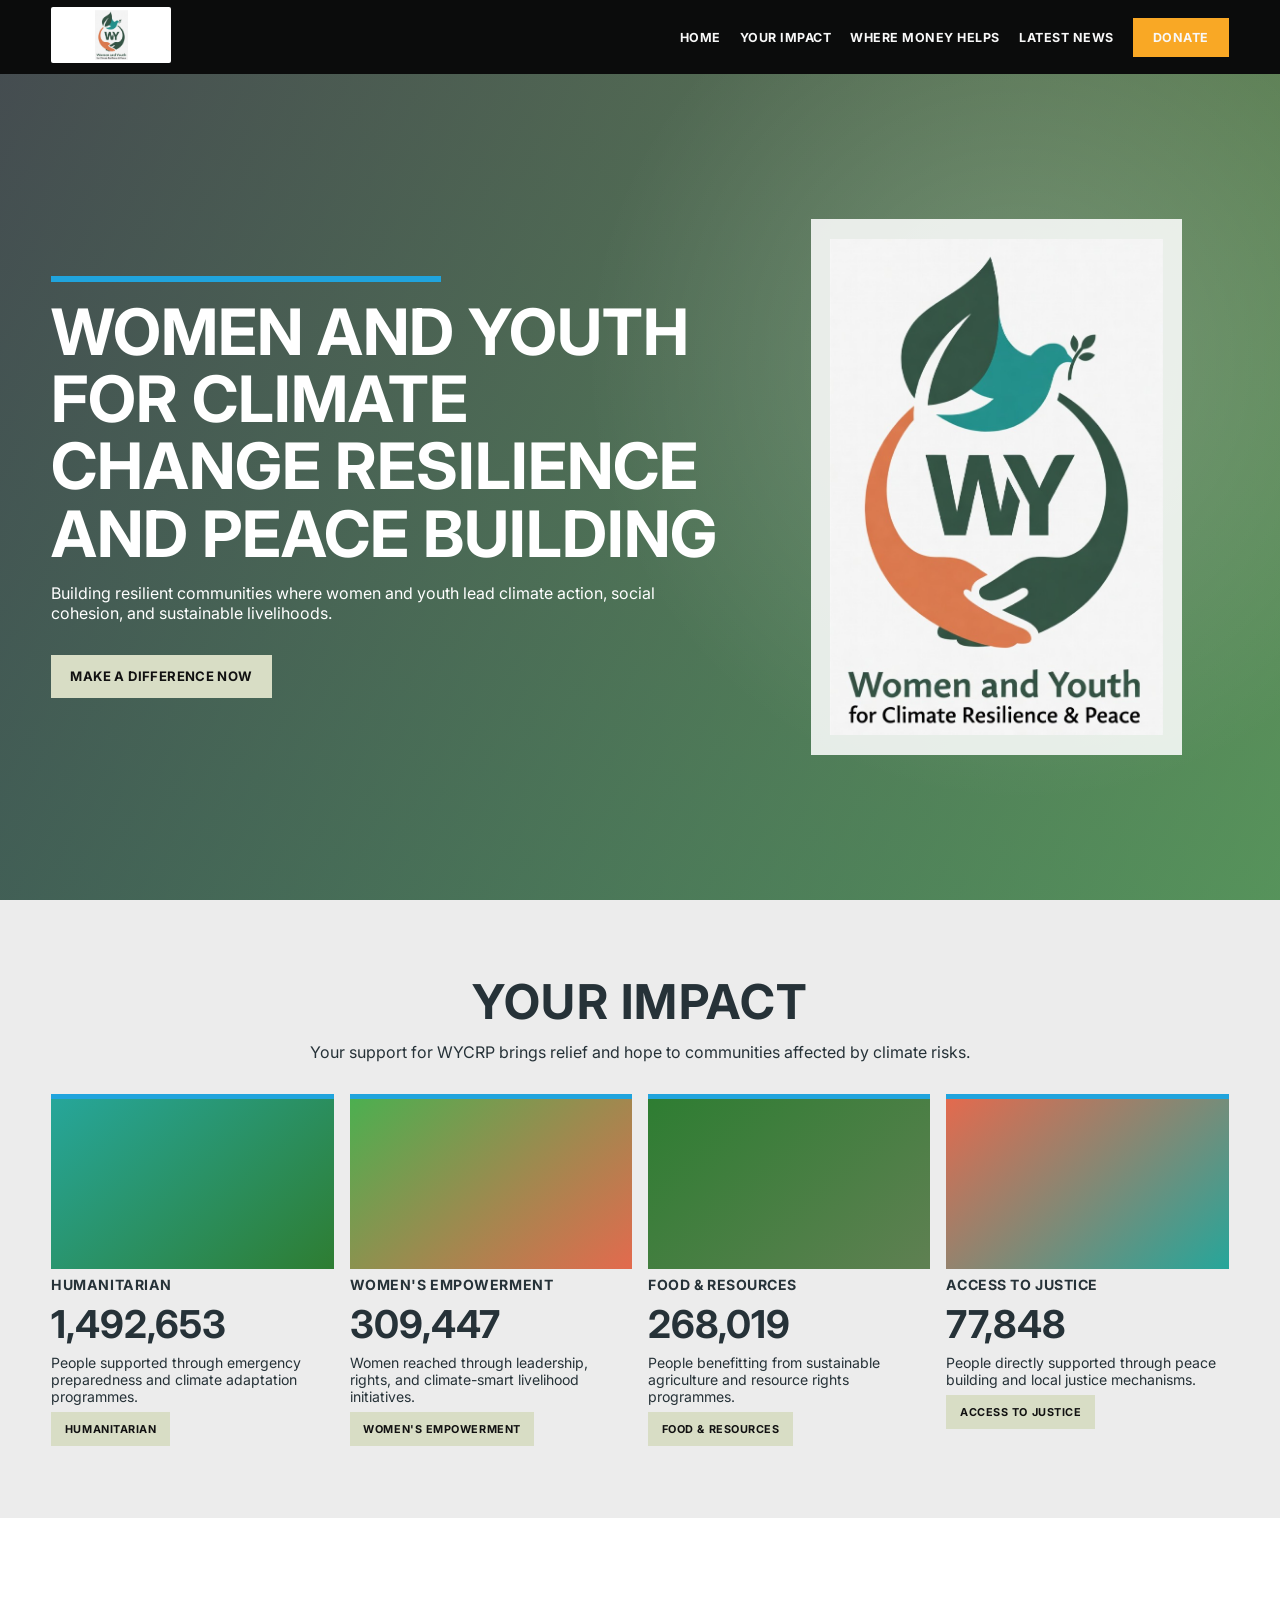
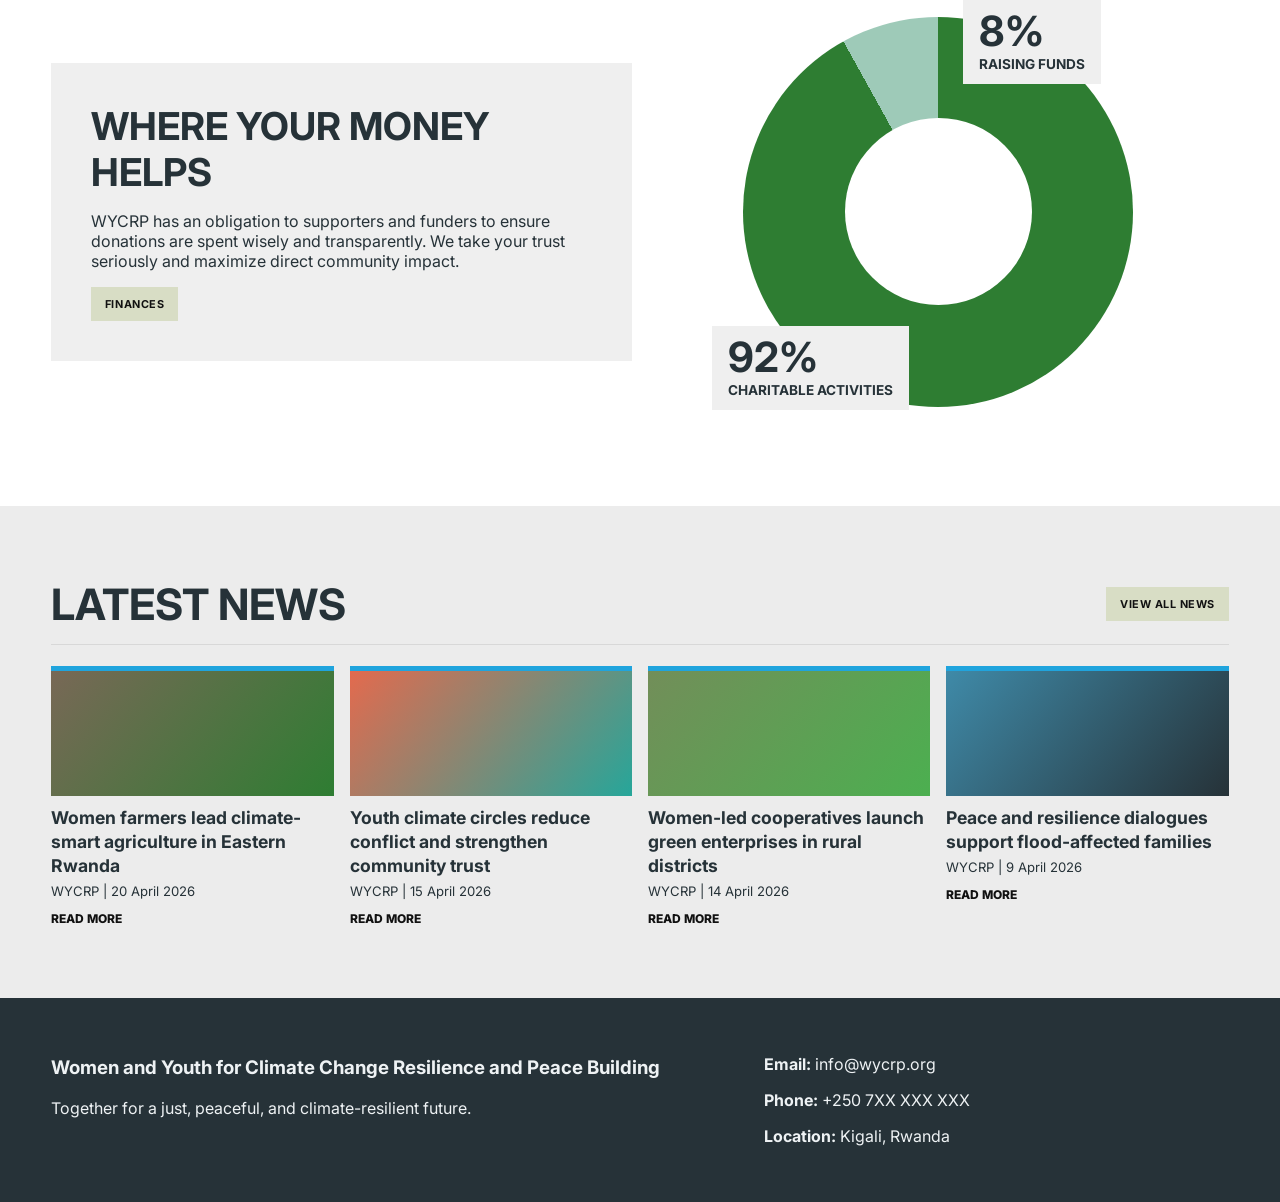
==== index.html @ 5e0d5273 "phase 1" ====
<!DOCTYPE html>
<html lang="en">
<head>
  <meta charset="UTF-8">
  <meta name="viewport" content="width=device-width, initial-scale=1.0">
  <title>Women and Youth for Climate Change Resilience and Peace Building</title>
  <meta
    name="description"
    content="Women and Youth for Climate Change Resilience and Peace Building (WYCRP) empowers communities through climate action, youth leadership, and peacebuilding programs."
  >
  <link rel="preconnect" href="https://fonts.googleapis.com">
  <link rel="preconnect" href="https://fonts.gstatic.com" crossorigin>
  <link href="https://fonts.googleapis.com/css2?family=Inter:wght@400;500;600;700;800&display=swap" rel="stylesheet">
  <link rel="stylesheet" href="styles.css">
</head>
<body>
  <header class="top-header">
    <div class="container nav-wrap">
      <a class="brand" href="#landing" aria-label="WYCRP home">
        <img src="assets/logo.png" alt="Women and Youth for Climate Resilience and Peace logo">
      </a>
      <nav class="main-nav" id="mainNav">
        <a href="#landing">HOME</a>
        <a href="#your-impact">YOUR IMPACT</a>
        <a href="#money-helps">WHERE MONEY HELPS</a>
        <a href="#latest-news">LATEST NEWS</a>
        <a class="btn btn-donate" href="#footer">DONATE</a>
      </nav>
      <button class="menu-btn" id="menuBtn" aria-label="Open navigation">Menu</button>
    </div>
    <nav class="mobile-nav" id="mobileNav">
      <a href="#landing">HOME</a>
      <a href="#your-impact">YOUR IMPACT</a>
      <a href="#money-helps">WHERE MONEY HELPS</a>
      <a href="#latest-news">LATEST NEWS</a>
      <a class="btn btn-donate" href="#footer">DONATE</a>
    </nav>
  </header>

  <main>
    <section class="landing" id="landing">
      <div class="landing-overlay"></div>
      <div class="container landing-grid">
        <div class="landing-copy">
          <p class="section-line"></p>
          <h1>WOMEN AND YOUTH FOR CLIMATE CHANGE RESILIENCE AND PEACE BUILDING</h1>
          <p>
            Building resilient communities where women and youth lead climate action, social cohesion,
            and sustainable livelihoods.
          </p>
          <a href="#your-impact" class="btn btn-light">MAKE A DIFFERENCE NOW</a>
        </div>
        <div class="landing-photo">
          <img src="assets/logo.png" alt="WYCRP logo">
        </div>
      </div>
    </section>

    <section class="impact-section" id="your-impact">
      <div class="container">
        <h2 class="section-title">YOUR IMPACT</h2>
        <p class="section-subtitle">
          Your support for WYCRP brings relief and hope to communities affected by climate risks.
        </p>
        <div class="impact-cards">
          <article class="impact-card">
            <div class="impact-image img-a"></div>
            <p class="impact-kicker">HUMANITARIAN</p>
            <h3>1,492,653</h3>
            <p>People supported through emergency preparedness and climate adaptation programmes.</p>
            <a href="#footer">HUMANITARIAN</a>
          </article>
          <article class="impact-card">
            <div class="impact-image img-b"></div>
            <p class="impact-kicker">WOMEN'S EMPOWERMENT</p>
            <h3>309,447</h3>
            <p>Women reached through leadership, rights, and climate-smart livelihood initiatives.</p>
            <a href="#footer">WOMEN'S EMPOWERMENT</a>
          </article>
          <article class="impact-card">
            <div class="impact-image img-c"></div>
            <p class="impact-kicker">FOOD & RESOURCES</p>
            <h3>268,019</h3>
            <p>People benefitting from sustainable agriculture and resource rights programmes.</p>
            <a href="#footer">FOOD & RESOURCES</a>
          </article>
          <article class="impact-card">
            <div class="impact-image img-d"></div>
            <p class="impact-kicker">ACCESS TO JUSTICE</p>
            <h3>77,848</h3>
            <p>People directly supported through peace building and local justice mechanisms.</p>
            <a href="#footer">ACCESS TO JUSTICE</a>
          </article>
        </div>
      </div>
    </section>

    <section class="money-section" id="money-helps">
      <div class="container money-grid">
        <article class="money-copy">
          <h2>WHERE YOUR MONEY HELPS</h2>
          <p>
            WYCRP has an obligation to supporters and funders to ensure donations are spent wisely and
            transparently. We take your trust seriously and maximize direct community impact.
          </p>
          <a href="#footer">FINANCES</a>
        </article>
        <article class="donut-wrap">
          <div class="donut-chart" aria-label="92 percent programs and 8 percent operations"></div>
          <div class="badge badge-top">
            <strong>8%</strong>
            <span>RAISING FUNDS</span>
          </div>
          <div class="badge badge-bottom">
            <strong>92%</strong>
            <span>CHARITABLE ACTIVITIES</span>
          </div>
        </article>
      </div>
    </section>

    <section class="news-section" id="latest-news">
      <div class="container">
        <div class="news-head">
          <h2>LATEST NEWS</h2>
          <a href="#footer">VIEW ALL NEWS</a>
        </div>
        <div class="news-row">
          <article class="news-card">
            <div class="news-image n1"></div>
            <h3>Women farmers lead climate-smart agriculture in Eastern Rwanda</h3>
            <p>WYCRP | 20 April 2026</p>
            <a href="#footer">READ MORE</a>
          </article>
          <article class="news-card">
            <div class="news-image n2"></div>
            <h3>Youth climate circles reduce conflict and strengthen community trust</h3>
            <p>WYCRP | 15 April 2026</p>
            <a href="#footer">READ MORE</a>
          </article>
          <article class="news-card">
            <div class="news-image n3"></div>
            <h3>Women-led cooperatives launch green enterprises in rural districts</h3>
            <p>WYCRP | 14 April 2026</p>
            <a href="#footer">READ MORE</a>
          </article>
          <article class="news-card">
            <div class="news-image n4"></div>
            <h3>Peace and resilience dialogues support flood-affected families</h3>
            <p>WYCRP | 9 April 2026</p>
            <a href="#footer">READ MORE</a>
          </article>
        </div>
      </div>
    </section>
  </main>

  <footer class="site-footer" id="footer">
    <div class="container footer-grid">
      <div>
        <h3>Women and Youth for Climate Change Resilience and Peace Building</h3>
        <p>Together for a just, peaceful, and climate-resilient future.</p>
      </div>
      <div>
        <p><strong>Email:</strong> info@wycrp.org</p>
        <p><strong>Phone:</strong> +250 7XX XXX XXX</p>
        <p><strong>Location:</strong> Kigali, Rwanda</p>
      </div>
    </div>
  </footer>

  <script src="script.js"></script>
</body>
</html>
---- styles.css ----
:root {
  --green-primary: #2e7d32;
  --green-vibrant: #4caf50;
  --terracotta: #e36a4e;
  --teal: #26a69a;
  --beige: #f5f0e8;
  --charcoal: #263238;
  --gold: #f9a825;
  --white: #ffffff;
  --black: #0b0c0c;
}

* {
  box-sizing: border-box;
}

html {
  scroll-behavior: smooth;
}

body {
  margin: 0;
  font-family: "Inter", sans-serif;
  color: var(--charcoal);
  background: #ececec;
}

.container {
  width: min(1180px, 92%);
  margin: 0 auto;
}

.top-header {
  position: sticky;
  top: 0;
  z-index: 999;
  background: var(--black);
}

.nav-wrap {
  height: 74px;
  display: flex;
  align-items: center;
  justify-content: space-between;
}

.brand img {
  width: 120px;
  height: 56px;
  object-fit: contain;
  background: #ffffff;
  padding: 0.2rem 0.45rem;
  border-radius: 2px;
}

.main-nav,
.mobile-nav {
  display: flex;
  align-items: center;
  gap: 1.2rem;
}

.main-nav a,
.mobile-nav a {
  color: #f8f8f8;
  text-decoration: none;
  font-size: 0.78rem;
  letter-spacing: 0.04em;
  font-weight: 700;
}

.main-nav a:hover,
.mobile-nav a:hover {
  color: var(--teal);
}

.btn {
  display: inline-flex;
  align-items: center;
  justify-content: center;
  text-decoration: none;
  border: 0;
  cursor: pointer;
  font-weight: 700;
}

.btn-donate {
  background: var(--gold);
  color: #151515;
  padding: 0.75rem 1.25rem;
}

.menu-btn {
  display: none;
}

.mobile-nav {
  display: none;
}

.landing {
  min-height: calc(100vh - 74px);
  position: relative;
  background: linear-gradient(115deg, rgba(38, 50, 56, 0.82), rgba(46, 125, 50, 0.72)),
    linear-gradient(20deg, rgba(38, 166, 154, 0.35), rgba(227, 106, 78, 0.35));
  color: var(--white);
  display: flex;
  align-items: center;
}

.landing-overlay {
  position: absolute;
  inset: 0;
  background: radial-gradient(circle at 80% 35%, rgba(255, 255, 255, 0.18), transparent 38%);
}

.landing-grid {
  position: relative;
  z-index: 2;
  display: grid;
  grid-template-columns: 1.2fr 0.8fr;
  gap: 1rem;
  align-items: center;
}

.section-line {
  width: 56%;
  height: 6px;
  background: #20a4dd;
  margin: 0 0 1rem;
}

.landing-copy h1 {
  margin: 0;
  font-size: clamp(2rem, 5vw, 4rem);
  line-height: 1.05;
  max-width: 760px;
}

.landing-copy p {
  max-width: 640px;
  font-size: 1rem;
}

.btn-light {
  margin-top: 1rem;
  background: #d8ddc5;
  color: #111;
  padding: 0.85rem 1.2rem;
  font-size: 0.82rem;
  letter-spacing: 0.03em;
}

.landing-photo {
  display: flex;
  justify-content: center;
}

.landing-photo img {
  width: min(390px, 80%);
  background: rgba(255, 255, 255, 0.86);
  padding: 1.2rem;
}

.impact-section,
.news-section {
  background: #ececec;
  padding: 4.5rem 0;
}

.section-title {
  text-align: center;
  margin: 0;
  font-size: clamp(1.8rem, 4vw, 3rem);
  letter-spacing: 0.03em;
}

.section-subtitle {
  text-align: center;
  max-width: 680px;
  margin: 0.7rem auto 2rem;
}

.impact-cards {
  display: grid;
  grid-template-columns: repeat(4, 1fr);
  gap: 1rem;
}

.impact-card {
  background: transparent;
}

.impact-image {
  height: 175px;
  border-top: 5px solid #20a4dd;
  background: linear-gradient(140deg, var(--teal), var(--green-primary));
}

.img-b {
  background: linear-gradient(140deg, var(--green-vibrant), var(--terracotta));
}

.img-c {
  background: linear-gradient(140deg, var(--green-primary), #5f8052);
}

.img-d {
  background: linear-gradient(140deg, var(--terracotta), var(--teal));
}

.impact-kicker {
  font-size: 0.67rem;
  margin: 0.8rem 0 0.25rem;
  font-weight: 700;
  letter-spacing: 0.04em;
}

.impact-card h3 {
  margin: 0;
  font-size: clamp(1.7rem, 3vw, 2.6rem);
}

.impact-card p {
  margin: 0.45rem 0;
  font-size: 0.88rem;
}

.impact-card a,
.money-copy a,
.news-head a {
  display: inline-block;
  background: #d8ddc5;
  color: #111;
  text-decoration: none;
  font-size: 0.68rem;
  letter-spacing: 0.05em;
  font-weight: 700;
  padding: 0.62rem 0.86rem;
}

.money-section {
  background: #fff;
  padding: 4rem 0;
}

.money-grid {
  display: grid;
  grid-template-columns: 1fr 1fr;
  gap: 1rem;
  align-items: center;
}

.money-copy {
  background: #efefef;
  padding: 2.5rem;
}

.money-copy h2 {
  margin: 0 0 1rem;
  font-size: clamp(1.8rem, 3vw, 2.9rem);
}

.donut-wrap {
  position: relative;
  min-height: 460px;
  display: grid;
  place-items: center;
}

.donut-chart {
  width: min(390px, 88%);
  aspect-ratio: 1/1;
  border-radius: 50%;
  background: conic-gradient(var(--green-primary) 0deg 331deg, #9ecab8 331deg 360deg);
  position: relative;
}

.donut-chart::after {
  content: "";
  width: 48%;
  aspect-ratio: 1/1;
  border-radius: 50%;
  background: #fff;
  position: absolute;
  inset: 0;
  margin: auto;
}

.badge {
  position: absolute;
  background: #efefef;
  padding: 0.7rem 1rem;
}

.badge strong {
  display: block;
  font-size: 2.6rem;
  line-height: 1;
}

.badge span {
  font-size: 0.85rem;
  font-weight: 700;
}

.badge-top {
  top: 18px;
  right: 22%;
}

.badge-bottom {
  bottom: 32px;
  left: 11%;
}

.news-head {
  display: flex;
  justify-content: space-between;
  align-items: center;
  margin-bottom: 1.3rem;
  border-bottom: 1px solid #d8d8d8;
  padding-bottom: 0.9rem;
}

.news-head h2 {
  margin: 0;
  font-size: clamp(1.8rem, 4vw, 2.7rem);
}

.news-row {
  display: grid;
  grid-template-columns: repeat(4, 1fr);
  gap: 1rem;
}

.news-card {
  font-size: 0.9rem;
}

.news-image {
  height: 130px;
  border-top: 5px solid #20a4dd;
  margin-bottom: 0.65rem;
}

.n1 {
  background: linear-gradient(130deg, #786856, #2e7d32);
}

.n2 {
  background: linear-gradient(130deg, #e36a4e, #26a69a);
}

.n3 {
  background: linear-gradient(130deg, #728e59, #4caf50);
}

.n4 {
  background: linear-gradient(130deg, #3f8aa8, #263238);
}

.news-card h3 {
  margin: 0 0 0.35rem;
  font-size: 1.1rem;
  line-height: 1.35;
}

.news-card p {
  margin: 0 0 0.6rem;
  font-size: 0.82rem;
}

.news-card a {
  color: #111;
  text-decoration: none;
  font-size: 0.75rem;
  font-weight: 800;
}

.site-footer {
  background: var(--charcoal);
  color: #eef2f4;
  padding: 2.5rem 0;
}

.footer-grid {
  display: grid;
  grid-template-columns: 1.2fr 0.8fr;
  gap: 1rem;
}

@media (max-width: 980px) {
  .main-nav {
    display: none;
  }

  .menu-btn {
    display: inline-flex;
    background: var(--gold);
    color: #111;
    border: 0;
    padding: 0.58rem 0.95rem;
    font-weight: 700;
  }

  .mobile-nav {
    display: none;
    background: var(--black);
    flex-direction: column;
    align-items: flex-start;
    padding: 0.6rem 4% 1rem;
    gap: 0.8rem;
  }

  .mobile-nav.show {
    display: flex;
  }

  .landing-grid,
  .impact-cards,
  .money-grid,
  .news-row,
  .footer-grid {
    grid-template-columns: 1fr;
  }

  .donut-wrap {
    min-height: 360px;
  }

  .badge-top,
  .badge-bottom {
    position: static;
    margin-top: 0.7rem;
  }
}
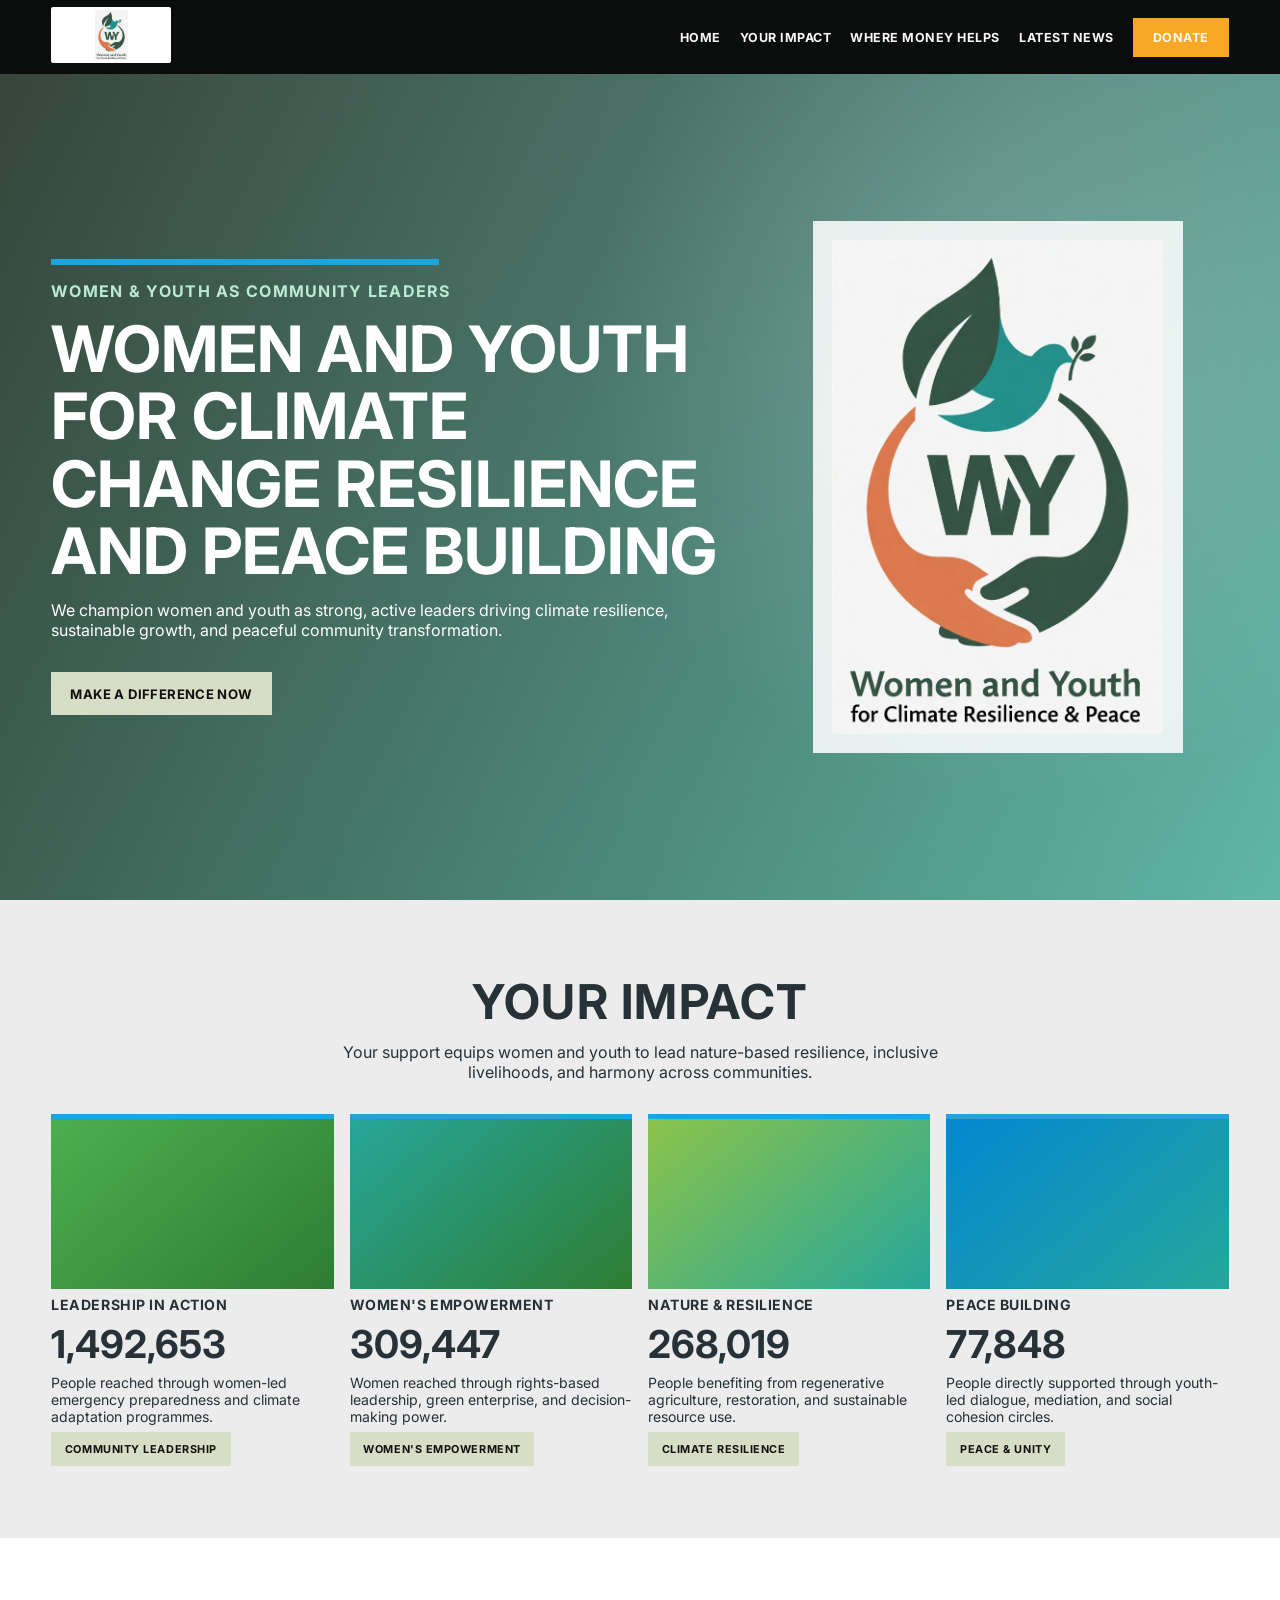
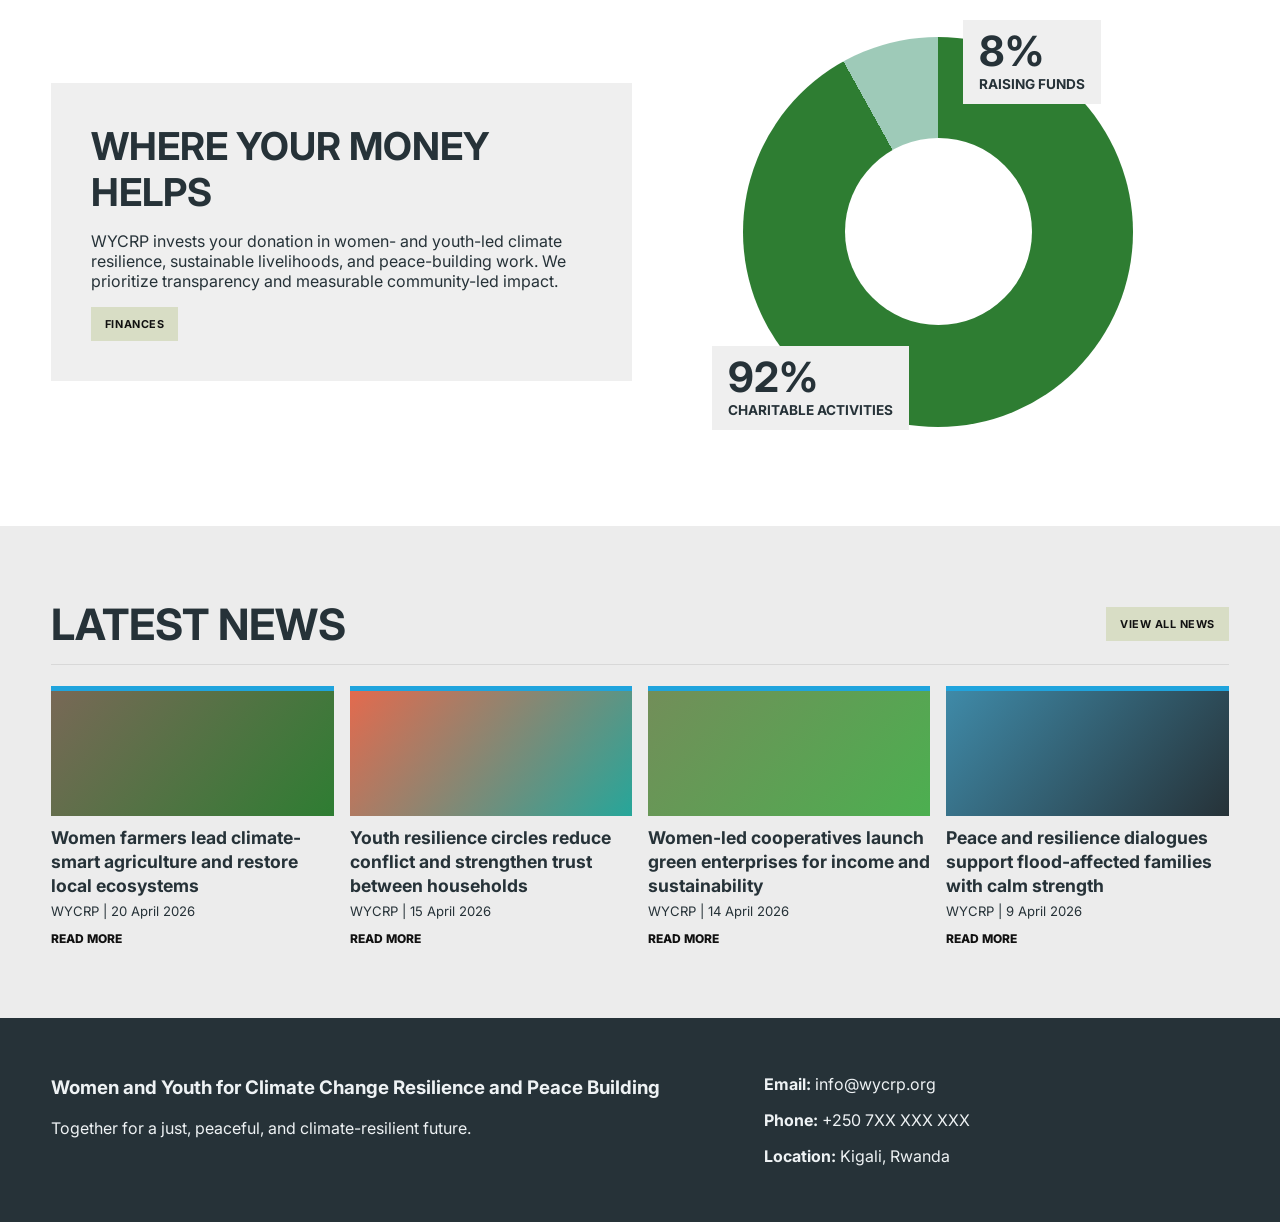
==== commit 01fd11c8: "phase 1.2" ====
--- a/index.html
+++ b/index.html
@@ -43,10 +43,11 @@
       <div class="container landing-grid">
         <div class="landing-copy">
           <p class="section-line"></p>
+          <p class="lead-tag">Women & Youth as Community Leaders</p>
           <h1>WOMEN AND YOUTH FOR CLIMATE CHANGE RESILIENCE AND PEACE BUILDING</h1>
           <p>
-            Building resilient communities where women and youth lead climate action, social cohesion,
-            and sustainable livelihoods.
+            We champion women and youth as strong, active leaders driving climate resilience,
+            sustainable growth, and peaceful community transformation.
           </p>
           <a href="#your-impact" class="btn btn-light">MAKE A DIFFERENCE NOW</a>
         </div>
@@ -60,36 +61,37 @@
       <div class="container">
         <h2 class="section-title">YOUR IMPACT</h2>
         <p class="section-subtitle">
-          Your support for WYCRP brings relief and hope to communities affected by climate risks.
+          Your support equips women and youth to lead nature-based resilience, inclusive livelihoods,
+          and harmony across communities.
         </p>
         <div class="impact-cards">
           <article class="impact-card">
             <div class="impact-image img-a"></div>
-            <p class="impact-kicker">HUMANITARIAN</p>
+            <p class="impact-kicker">LEADERSHIP IN ACTION</p>
             <h3>1,492,653</h3>
-            <p>People supported through emergency preparedness and climate adaptation programmes.</p>
-            <a href="#footer">HUMANITARIAN</a>
+            <p>People reached through women-led emergency preparedness and climate adaptation programmes.</p>
+            <a href="#footer">COMMUNITY LEADERSHIP</a>
           </article>
           <article class="impact-card">
             <div class="impact-image img-b"></div>
             <p class="impact-kicker">WOMEN'S EMPOWERMENT</p>
             <h3>309,447</h3>
-            <p>Women reached through leadership, rights, and climate-smart livelihood initiatives.</p>
+            <p>Women reached through rights-based leadership, green enterprise, and decision-making power.</p>
             <a href="#footer">WOMEN'S EMPOWERMENT</a>
           </article>
           <article class="impact-card">
             <div class="impact-image img-c"></div>
-            <p class="impact-kicker">FOOD & RESOURCES</p>
+            <p class="impact-kicker">NATURE & RESILIENCE</p>
             <h3>268,019</h3>
-            <p>People benefitting from sustainable agriculture and resource rights programmes.</p>
-            <a href="#footer">FOOD & RESOURCES</a>
+            <p>People benefiting from regenerative agriculture, restoration, and sustainable resource use.</p>
+            <a href="#footer">CLIMATE RESILIENCE</a>
           </article>
           <article class="impact-card">
             <div class="impact-image img-d"></div>
-            <p class="impact-kicker">ACCESS TO JUSTICE</p>
+            <p class="impact-kicker">PEACE BUILDING</p>
             <h3>77,848</h3>
-            <p>People directly supported through peace building and local justice mechanisms.</p>
-            <a href="#footer">ACCESS TO JUSTICE</a>
+            <p>People directly supported through youth-led dialogue, mediation, and social cohesion circles.</p>
+            <a href="#footer">PEACE & UNITY</a>
           </article>
         </div>
       </div>
@@ -100,8 +102,8 @@
         <article class="money-copy">
           <h2>WHERE YOUR MONEY HELPS</h2>
           <p>
-            WYCRP has an obligation to supporters and funders to ensure donations are spent wisely and
-            transparently. We take your trust seriously and maximize direct community impact.
+            WYCRP invests your donation in women- and youth-led climate resilience, sustainable livelihoods,
+            and peace-building work. We prioritize transparency and measurable community-led impact.
           </p>
           <a href="#footer">FINANCES</a>
         </article>
@@ -128,25 +130,25 @@
         <div class="news-row">
           <article class="news-card">
             <div class="news-image n1"></div>
-            <h3>Women farmers lead climate-smart agriculture in Eastern Rwanda</h3>
+            <h3>Women farmers lead climate-smart agriculture and restore local ecosystems</h3>
             <p>WYCRP | 20 April 2026</p>
             <a href="#footer">READ MORE</a>
           </article>
           <article class="news-card">
             <div class="news-image n2"></div>
-            <h3>Youth climate circles reduce conflict and strengthen community trust</h3>
+            <h3>Youth resilience circles reduce conflict and strengthen trust between households</h3>
             <p>WYCRP | 15 April 2026</p>
             <a href="#footer">READ MORE</a>
           </article>
           <article class="news-card">
             <div class="news-image n3"></div>
-            <h3>Women-led cooperatives launch green enterprises in rural districts</h3>
+            <h3>Women-led cooperatives launch green enterprises for income and sustainability</h3>
             <p>WYCRP | 14 April 2026</p>
             <a href="#footer">READ MORE</a>
           </article>
           <article class="news-card">
             <div class="news-image n4"></div>
-            <h3>Peace and resilience dialogues support flood-affected families</h3>
+            <h3>Peace and resilience dialogues support flood-affected families with calm strength</h3>
             <p>WYCRP | 9 April 2026</p>
             <a href="#footer">READ MORE</a>
           </article>
--- a/styles.css
+++ b/styles.css
@@ -101,8 +101,8 @@
 .landing {
   min-height: calc(100vh - 74px);
   position: relative;
-  background: linear-gradient(115deg, rgba(38, 50, 56, 0.82), rgba(46, 125, 50, 0.72)),
-    linear-gradient(20deg, rgba(38, 166, 154, 0.35), rgba(227, 106, 78, 0.35));
+  background: linear-gradient(115deg, rgba(24, 42, 32, 0.84), rgba(38, 166, 154, 0.66)),
+    linear-gradient(20deg, rgba(76, 175, 80, 0.3), rgba(227, 106, 78, 0.24));
   color: var(--white);
   display: flex;
   align-items: center;
@@ -119,7 +119,7 @@
   z-index: 2;
   display: grid;
   grid-template-columns: 1.2fr 0.8fr;
-  gap: 1rem;
+  gap: 1.4rem;
   align-items: center;
 }
 
@@ -135,6 +135,15 @@
   font-size: clamp(2rem, 5vw, 4rem);
   line-height: 1.05;
   max-width: 760px;
+}
+
+.lead-tag {
+  margin: 0 0 0.9rem;
+  font-size: 0.83rem;
+  font-weight: 700;
+  letter-spacing: 0.08em;
+  text-transform: uppercase;
+  color: #b9ead6;
 }
 
 .landing-copy p {
@@ -194,19 +203,19 @@
 .impact-image {
   height: 175px;
   border-top: 5px solid #20a4dd;
-  background: linear-gradient(140deg, var(--teal), var(--green-primary));
+  background: linear-gradient(140deg, #4caf50, #2e7d32);
 }
 
 .img-b {
-  background: linear-gradient(140deg, var(--green-vibrant), var(--terracotta));
+  background: linear-gradient(140deg, #26a69a, #2e7d32);
 }
 
 .img-c {
-  background: linear-gradient(140deg, var(--green-primary), #5f8052);
+  background: linear-gradient(140deg, #8bc34a, #26a69a);
 }
 
 .img-d {
-  background: linear-gradient(140deg, var(--terracotta), var(--teal));
+  background: linear-gradient(140deg, #0288d1, #26a69a);
 }
 
 .impact-kicker {
@@ -390,7 +399,35 @@
   gap: 1rem;
 }
 
+@media (max-width: 1200px) {
+  .impact-cards,
+  .news-row {
+    grid-template-columns: repeat(2, 1fr);
+  }
+
+  .badge-top {
+    right: 14%;
+  }
+
+  .badge-bottom {
+    left: 7%;
+  }
+}
+
 @media (max-width: 980px) {
+  .container {
+    width: min(1180px, 94%);
+  }
+
+  .nav-wrap {
+    height: 68px;
+  }
+
+  .brand img {
+    width: 108px;
+    height: 50px;
+  }
+
   .main-nav {
     display: none;
   }
@@ -417,16 +454,65 @@
     display: flex;
   }
 
+  .landing {
+    min-height: auto;
+    padding: 3.5rem 0 2.4rem;
+  }
+
   .landing-grid,
-  .impact-cards,
   .money-grid,
-  .news-row,
   .footer-grid {
     grid-template-columns: 1fr;
   }
 
+  .landing-copy h1 {
+    font-size: clamp(1.75rem, 7vw, 2.8rem);
+    line-height: 1.08;
+  }
+
+  .landing-copy p {
+    font-size: 0.96rem;
+  }
+
+  .section-line {
+    width: 72%;
+  }
+
+  .landing-photo {
+    justify-content: flex-start;
+  }
+
+  .landing-photo img {
+    width: min(320px, 72%);
+  }
+
+  .impact-section,
+  .money-section,
+  .news-section {
+    padding: 3.2rem 0;
+  }
+
+  .impact-cards,
+  .news-row {
+    grid-template-columns: 1fr;
+    gap: 1.2rem;
+  }
+
+  .impact-image {
+    height: 180px;
+  }
+
+  .money-copy {
+    padding: 1.5rem 1.2rem;
+  }
+
+  .money-copy h2 {
+    font-size: clamp(1.4rem, 6vw, 2.1rem);
+  }
+
   .donut-wrap {
-    min-height: 360px;
+    min-height: 320px;
+    justify-items: start;
   }
 
   .badge-top,
@@ -434,4 +520,128 @@
     position: static;
     margin-top: 0.7rem;
   }
-}
+
+  .badge strong {
+    font-size: 2rem;
+  }
+
+  .news-head {
+    flex-direction: column;
+    align-items: flex-start;
+    gap: 0.7rem;
+  }
+
+  .news-head h2 {
+    font-size: clamp(1.4rem, 7vw, 2rem);
+  }
+
+  .news-card h3 {
+    font-size: 1.03rem;
+  }
+
+  .site-footer {
+    padding: 2rem 0;
+  }
+}
+
+@media (max-width: 560px) {
+  .container {
+    width: 92%;
+  }
+
+  .nav-wrap {
+    height: 64px;
+  }
+
+  .menu-btn {
+    padding: 0.5rem 0.8rem;
+    font-size: 0.8rem;
+  }
+
+  .mobile-nav a {
+    font-size: 0.76rem;
+  }
+
+  .landing {
+    padding: 2.8rem 0 2rem;
+  }
+
+  .lead-tag {
+    font-size: 0.74rem;
+    letter-spacing: 0.06em;
+  }
+
+  .landing-copy h1 {
+    font-size: clamp(1.55rem, 8.2vw, 2.1rem);
+  }
+
+  .landing-copy p {
+    font-size: 0.9rem;
+  }
+
+  .btn-light {
+    width: 100%;
+    text-align: center;
+    justify-content: center;
+  }
+
+  .landing-photo img {
+    width: min(280px, 78%);
+    padding: 0.8rem;
+  }
+
+  .section-subtitle {
+    font-size: 0.92rem;
+  }
+
+  .impact-card h3 {
+    font-size: 2rem;
+  }
+
+  .impact-card p {
+    font-size: 0.85rem;
+  }
+
+  .impact-card a,
+  .money-copy a,
+  .news-head a {
+    font-size: 0.66rem;
+  }
+
+  .donut-wrap {
+    min-height: 290px;
+  }
+
+  .donut-chart {
+    width: min(310px, 92%);
+  }
+
+  .badge {
+    width: 100%;
+    max-width: 260px;
+  }
+
+  .badge strong {
+    font-size: 1.65rem;
+  }
+
+  .badge span {
+    font-size: 0.76rem;
+  }
+
+  .news-image {
+    height: 120px;
+  }
+
+  .news-card h3 {
+    font-size: 0.98rem;
+  }
+
+  .news-card p {
+    font-size: 0.76rem;
+  }
+
+  .site-footer p {
+    font-size: 0.9rem;
+  }
+}
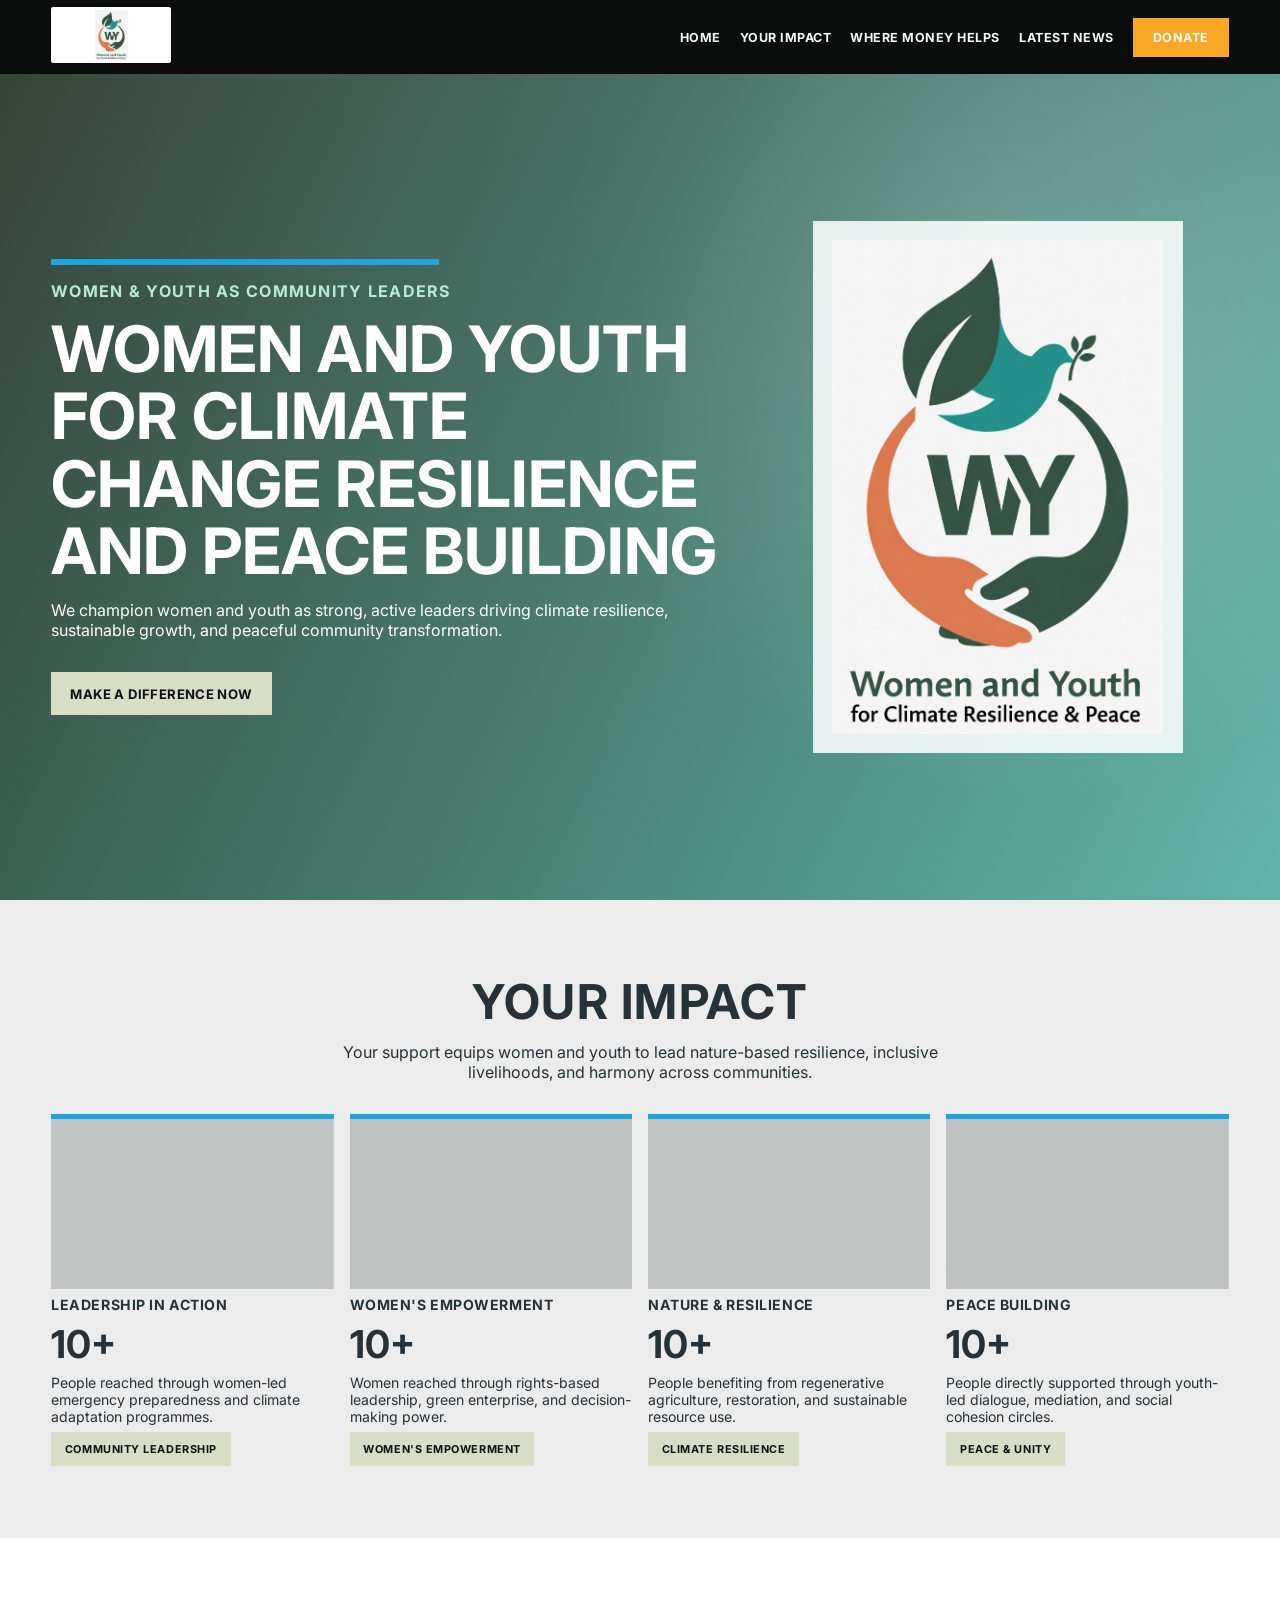
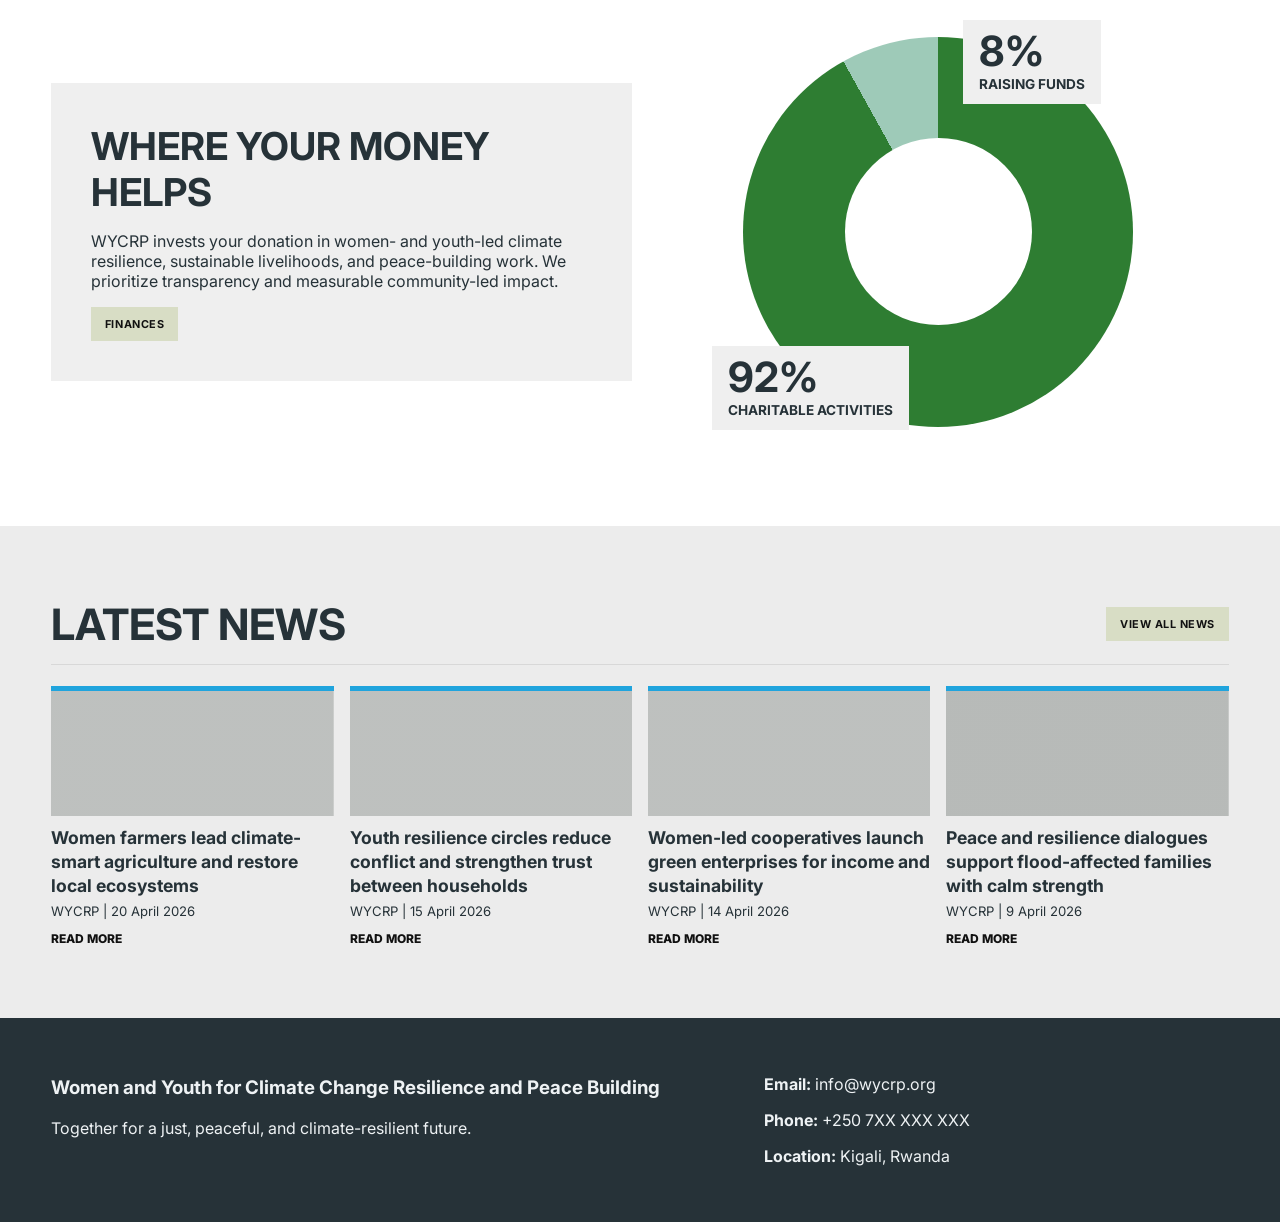
==== commit abbb1ec1: "phase 1.3" ====
--- a/index.html
+++ b/index.html
@@ -68,28 +68,28 @@
           <article class="impact-card">
             <div class="impact-image img-a"></div>
             <p class="impact-kicker">LEADERSHIP IN ACTION</p>
-            <h3>1,492,653</h3>
+            <h3>10+</h3>
             <p>People reached through women-led emergency preparedness and climate adaptation programmes.</p>
             <a href="#footer">COMMUNITY LEADERSHIP</a>
           </article>
           <article class="impact-card">
             <div class="impact-image img-b"></div>
             <p class="impact-kicker">WOMEN'S EMPOWERMENT</p>
-            <h3>309,447</h3>
+            <h3>10+</h3>
             <p>Women reached through rights-based leadership, green enterprise, and decision-making power.</p>
             <a href="#footer">WOMEN'S EMPOWERMENT</a>
           </article>
           <article class="impact-card">
             <div class="impact-image img-c"></div>
             <p class="impact-kicker">NATURE & RESILIENCE</p>
-            <h3>268,019</h3>
+            <h3>10+</h3>
             <p>People benefiting from regenerative agriculture, restoration, and sustainable resource use.</p>
             <a href="#footer">CLIMATE RESILIENCE</a>
           </article>
           <article class="impact-card">
             <div class="impact-image img-d"></div>
             <p class="impact-kicker">PEACE BUILDING</p>
-            <h3>77,848</h3>
+            <h3>10+</h3>
             <p>People directly supported through youth-led dialogue, mediation, and social cohesion circles.</p>
             <a href="#footer">PEACE & UNITY</a>
           </article>
--- a/styles.css
+++ b/styles.css
@@ -203,19 +203,33 @@
 .impact-image {
   height: 175px;
   border-top: 5px solid #20a4dd;
-  background: linear-gradient(140deg, #4caf50, #2e7d32);
+  background-size: cover;
+  background-position: center;
+  background-repeat: no-repeat;
+}
+
+.img-a {
+  background-image:
+    linear-gradient(rgba(20, 40, 30, 0.2), rgba(20, 40, 30, 0.2)),
+    url("https://images.unsplash.com/photo-1523240795612-9a054b0db644?auto=format&fit=crop&w=900&q=80");
 }
 
 .img-b {
-  background: linear-gradient(140deg, #26a69a, #2e7d32);
+  background-image:
+    linear-gradient(rgba(20, 40, 30, 0.22), rgba(20, 40, 30, 0.22)),
+    url("https://images.unsplash.com/photo-1488521787991-ed7bbaae773c?auto=format&fit=crop&w=900&q=80");
 }
 
 .img-c {
-  background: linear-gradient(140deg, #8bc34a, #26a69a);
+  background-image:
+    linear-gradient(rgba(20, 40, 30, 0.2), rgba(20, 40, 30, 0.2)),
+    url("https://images.unsplash.com/photo-1464226184884-fa280b87c399?auto=format&fit=crop&w=900&q=80");
 }
 
 .img-d {
-  background: linear-gradient(140deg, #0288d1, #26a69a);
+  background-image:
+    linear-gradient(rgba(20, 40, 30, 0.22), rgba(20, 40, 30, 0.22)),
+    url("https://images.unsplash.com/photo-1529156069898-49953e39b3ac?auto=format&fit=crop&w=900&q=80");
 }
 
 .impact-kicker {
@@ -351,22 +365,33 @@
   height: 130px;
   border-top: 5px solid #20a4dd;
   margin-bottom: 0.65rem;
+  background-size: cover;
+  background-position: center;
+  background-repeat: no-repeat;
 }
 
 .n1 {
-  background: linear-gradient(130deg, #786856, #2e7d32);
+  background-image:
+    linear-gradient(rgba(26, 38, 30, 0.22), rgba(26, 38, 30, 0.22)),
+    url("https://images.unsplash.com/photo-1500937386664-56d1dfef3854?auto=format&fit=crop&w=1200&q=80");
 }
 
 .n2 {
-  background: linear-gradient(130deg, #e36a4e, #26a69a);
+  background-image:
+    linear-gradient(rgba(26, 38, 30, 0.22), rgba(26, 38, 30, 0.22)),
+    url("https://images.unsplash.com/photo-1521791136064-7986c2920216?auto=format&fit=crop&w=1200&q=80");
 }
 
 .n3 {
-  background: linear-gradient(130deg, #728e59, #4caf50);
+  background-image:
+    linear-gradient(rgba(26, 38, 30, 0.22), rgba(26, 38, 30, 0.22)),
+    url("https://images.unsplash.com/photo-1593113598332-cd59a93f7d75?auto=format&fit=crop&w=1200&q=80");
 }
 
 .n4 {
-  background: linear-gradient(130deg, #3f8aa8, #263238);
+  background-image:
+    linear-gradient(rgba(26, 38, 30, 0.25), rgba(26, 38, 30, 0.25)),
+    url("https://images.unsplash.com/photo-1547683905-f686c993aae5?auto=format&fit=crop&w=1200&q=80");
 }
 
 .news-card h3 {
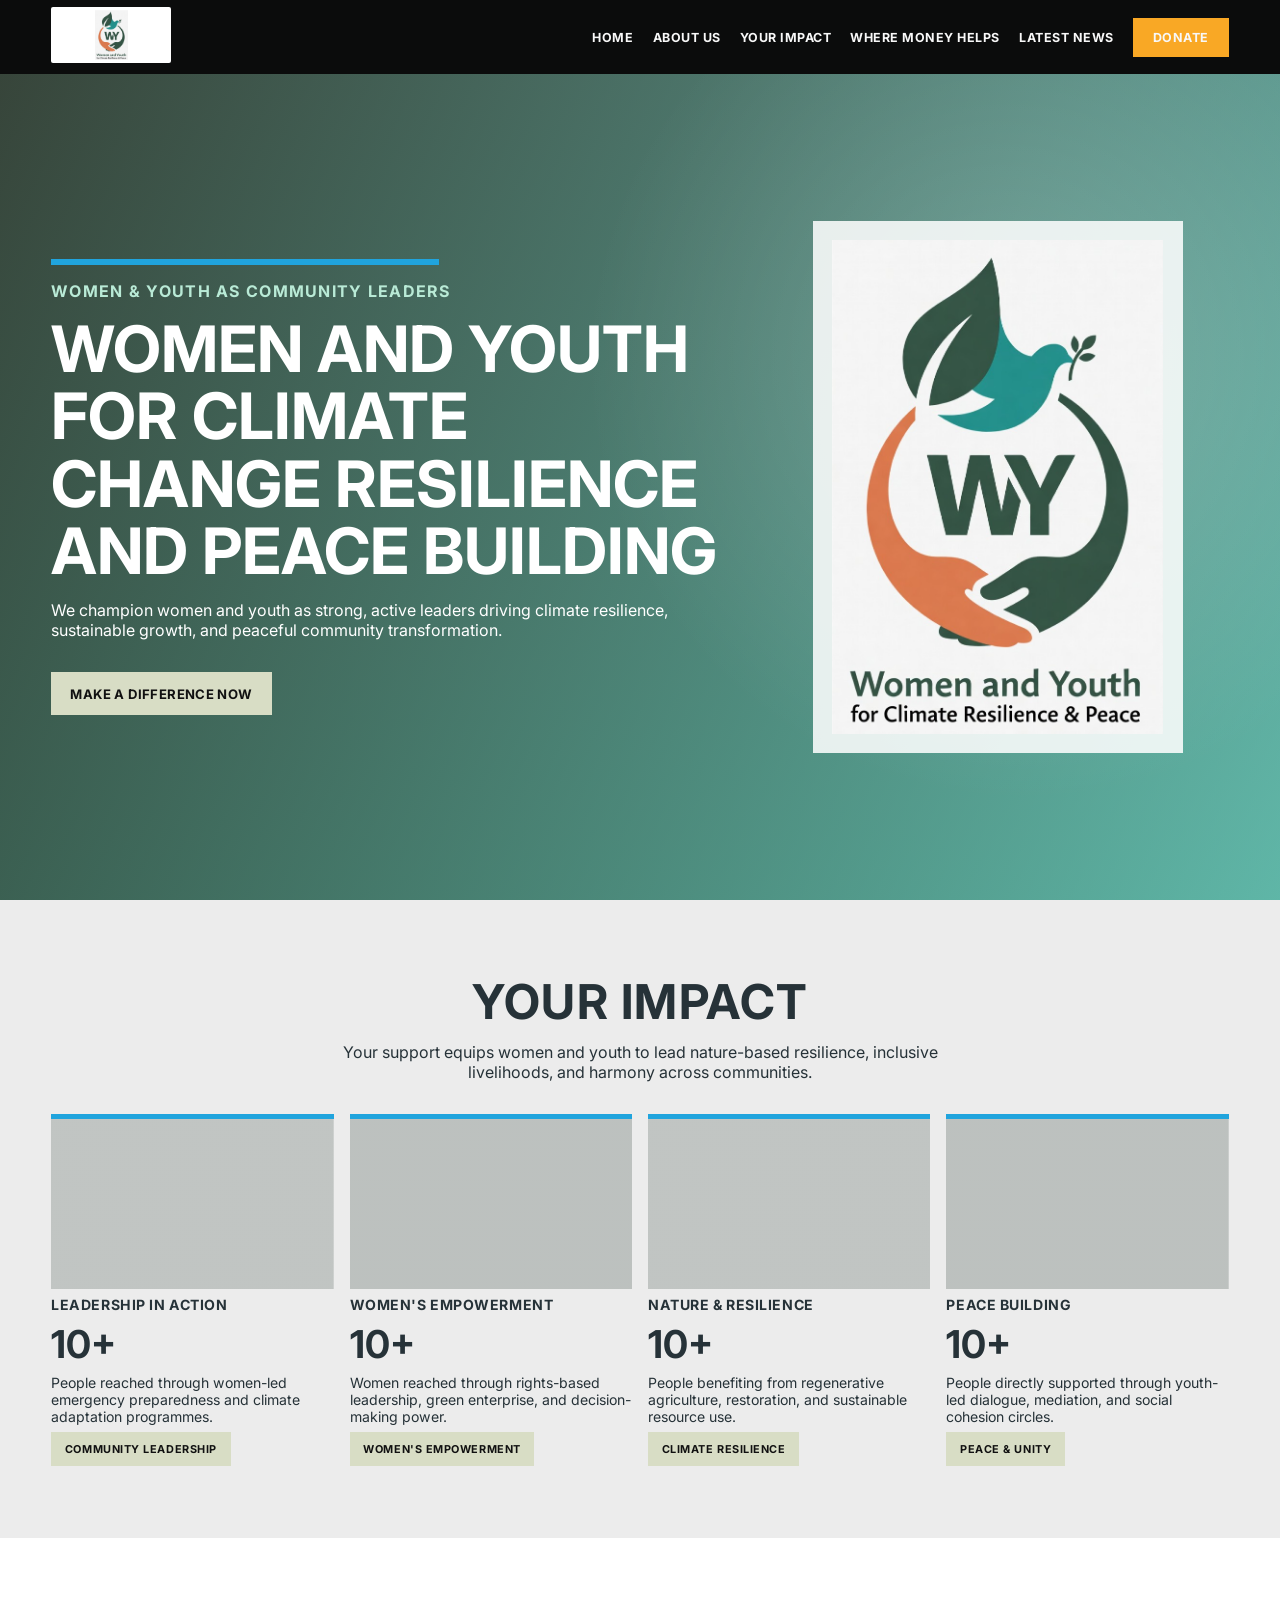
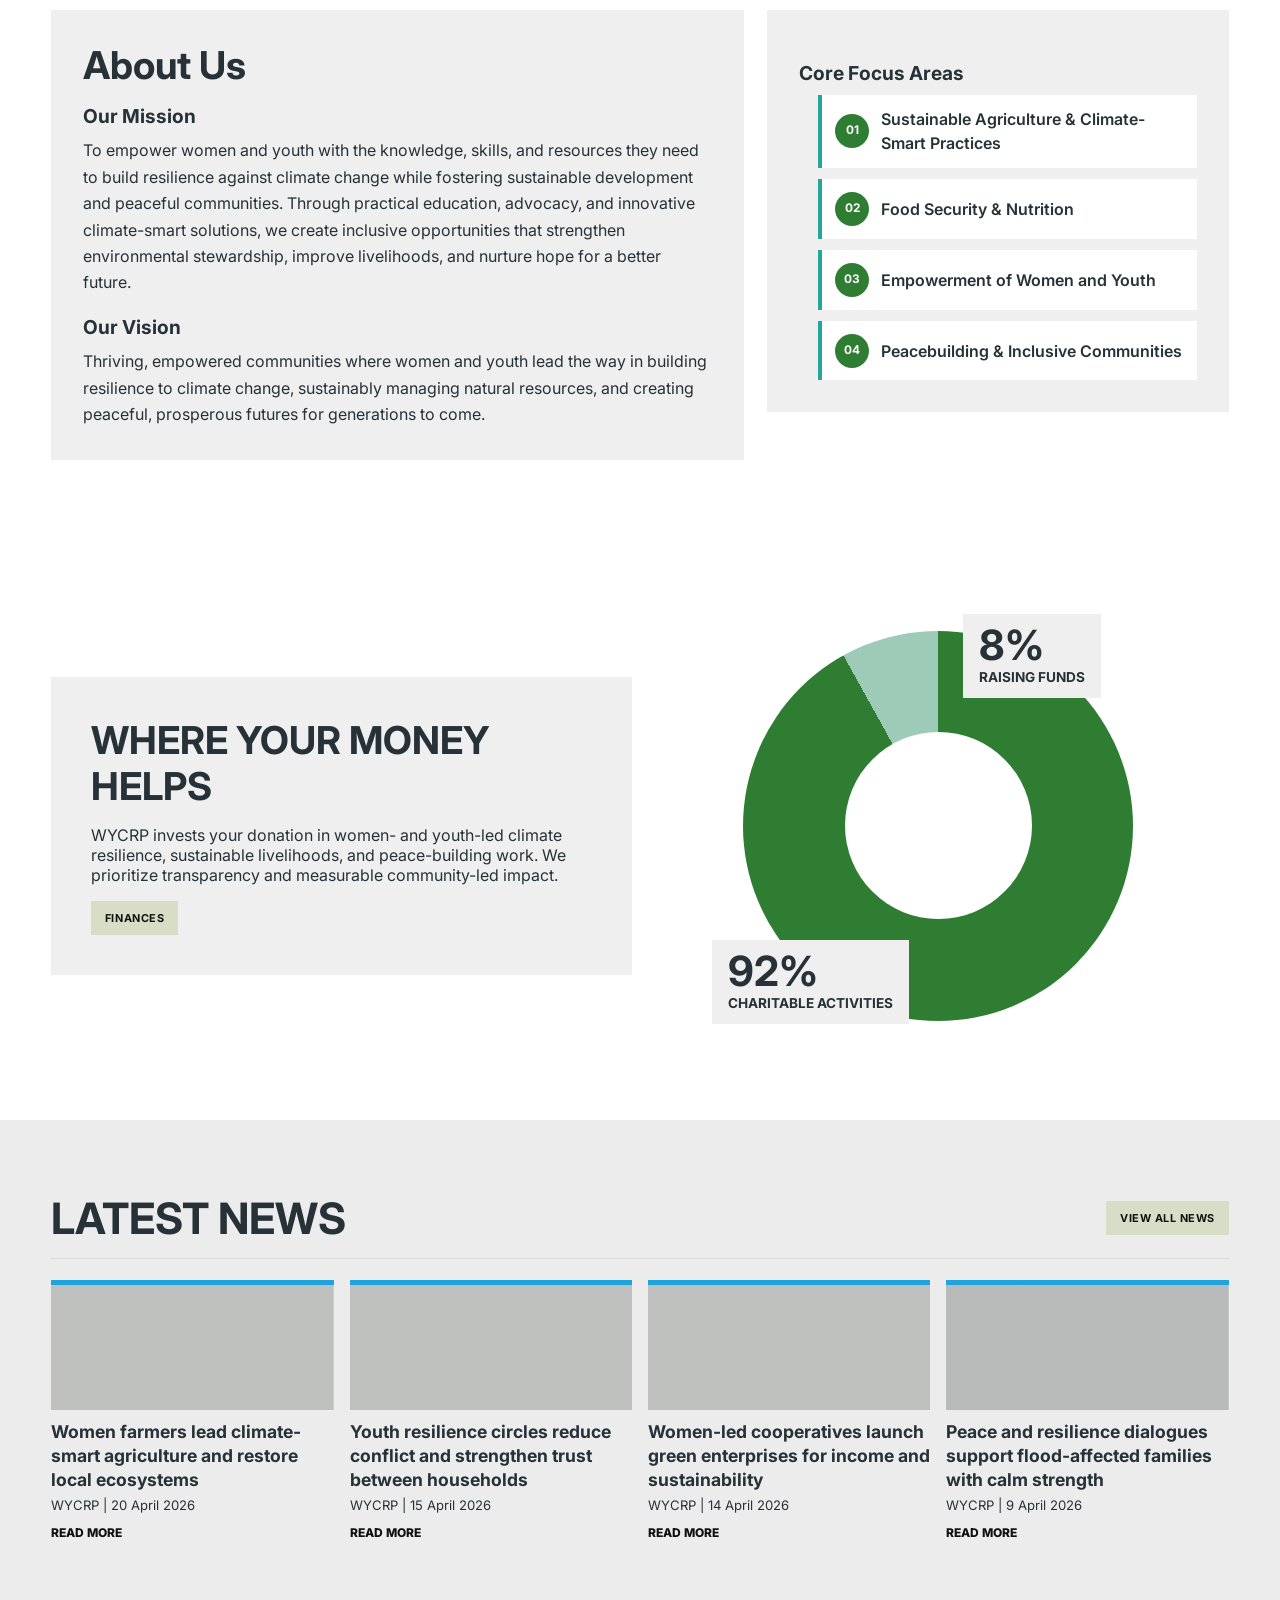
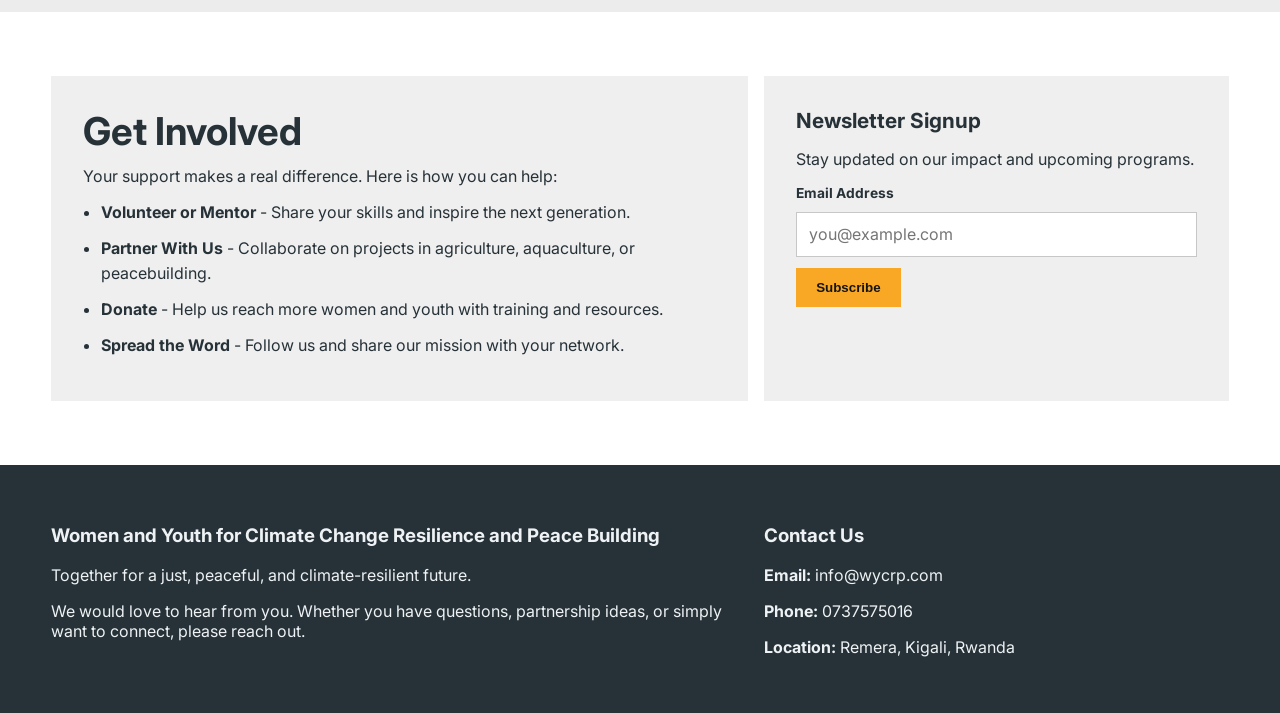
==== commit 786571a2: "version 1.2" ====
--- a/index.html
+++ b/index.html
@@ -21,6 +21,7 @@
       </a>
       <nav class="main-nav" id="mainNav">
         <a href="#landing">HOME</a>
+        <a href="#about-us">ABOUT US</a>
         <a href="#your-impact">YOUR IMPACT</a>
         <a href="#money-helps">WHERE MONEY HELPS</a>
         <a href="#latest-news">LATEST NEWS</a>
@@ -30,6 +31,7 @@
     </div>
     <nav class="mobile-nav" id="mobileNav">
       <a href="#landing">HOME</a>
+      <a href="#about-us">ABOUT US</a>
       <a href="#your-impact">YOUR IMPACT</a>
       <a href="#money-helps">WHERE MONEY HELPS</a>
       <a href="#latest-news">LATEST NEWS</a>
@@ -94,6 +96,38 @@
             <a href="#footer">PEACE & UNITY</a>
           </article>
         </div>
+      </div>
+    </section>
+
+    <section class="about-section" id="about-us">
+      <div class="container about-grid">
+        <article class="about-copy">
+          <h2>About Us</h2>
+          <h3>Our Mission</h3>
+          <p>
+            To empower women and youth with the knowledge, skills, and resources they need to build
+            resilience against climate change while fostering sustainable development and peaceful
+            communities. Through practical education, advocacy, and innovative climate-smart solutions,
+            we create inclusive opportunities that strengthen environmental stewardship, improve
+            livelihoods, and nurture hope for a better future.
+          </p>
+
+          <h3>Our Vision</h3>
+          <p>
+            Thriving, empowered communities where women and youth lead the way in building resilience
+            to climate change, sustainably managing natural resources, and creating peaceful, prosperous
+            futures for generations to come.
+          </p>
+        </article>
+        <article class="about-focus">
+          <h3>Core Focus Areas</h3>
+          <ul class="focus-list">
+            <li><span>01</span> Sustainable Agriculture &amp; Climate-Smart Practices</li>
+            <li><span>02</span> Food Security &amp; Nutrition</li>
+            <li><span>03</span> Empowerment of Women and Youth</li>
+            <li><span>04</span> Peacebuilding &amp; Inclusive Communities</li>
+          </ul>
+        </article>
       </div>
     </section>
 
@@ -155,6 +189,35 @@
         </div>
       </div>
     </section>
+
+    <section class="involve-section" id="get-involved">
+      <div class="container involve-grid">
+        <article class="involve-copy">
+          <h2>Get Involved</h2>
+          <p>Your support makes a real difference. Here is how you can help:</p>
+          <ul>
+            <li><strong>Volunteer or Mentor</strong> - Share your skills and inspire the next generation.</li>
+            <li><strong>Partner With Us</strong> - Collaborate on projects in agriculture, aquaculture, or peacebuilding.</li>
+            <li><strong>Donate</strong> - Help us reach more women and youth with training and resources.</li>
+            <li><strong>Spread the Word</strong> - Follow us and share our mission with your network.</li>
+          </ul>
+        </article>
+        <article class="newsletter-card">
+          <h3>Newsletter Signup</h3>
+          <p>Stay updated on our impact and upcoming programs.</p>
+          <form
+            class="newsletter-form"
+            action="https://formspree.io/f/xbdqvvad"
+            method="POST"
+          >
+            <label for="newsletter-email">Email Address</label>
+            <input id="newsletter-email" type="email" name="email" placeholder="you@example.com" required>
+            <button type="submit" class="btn btn-donate">Subscribe</button>
+          </form>
+          <p class="newsletter-status" id="newsletter-status" aria-live="polite"></p>
+        </article>
+      </div>
+    </section>
   </main>
 
   <footer class="site-footer" id="footer">
@@ -162,11 +225,16 @@
       <div>
         <h3>Women and Youth for Climate Change Resilience and Peace Building</h3>
         <p>Together for a just, peaceful, and climate-resilient future.</p>
+        <p>
+          We would love to hear from you. Whether you have questions, partnership ideas,
+          or simply want to connect, please reach out.
+        </p>
       </div>
       <div>
-        <p><strong>Email:</strong> info@wycrp.org</p>
-        <p><strong>Phone:</strong> +250 7XX XXX XXX</p>
-        <p><strong>Location:</strong> Kigali, Rwanda</p>
+        <h3>Contact Us</h3>
+        <p><strong>Email:</strong> info@wycrp.com</p>
+        <p><strong>Phone:</strong> 0737575016</p>
+        <p><strong>Location:</strong> Remera, Kigali, Rwanda</p>
       </div>
     </div>
   </footer>
--- a/styles.css
+++ b/styles.css
@@ -175,6 +175,87 @@
 .news-section {
   background: #ececec;
   padding: 4.5rem 0;
+}
+
+.about-section {
+  background: #ffffff;
+  padding: 4.5rem 0;
+}
+
+.about-grid {
+  display: grid;
+  grid-template-columns: 1.2fr 0.8fr;
+  gap: 1.4rem;
+  align-items: start;
+}
+
+.about-copy,
+.about-focus {
+  background: #efefef;
+  padding: 2rem;
+}
+
+.about-copy h2 {
+  margin: 0 0 1rem;
+  font-size: clamp(1.8rem, 3vw, 2.8rem);
+}
+
+.about-copy h3,
+.about-focus h3 {
+  margin: 1.2rem 0 0.6rem;
+  font-size: 1.2rem;
+}
+
+.about-copy h3:first-of-type {
+  margin-top: 0;
+}
+
+.about-copy p {
+  margin: 0;
+  line-height: 1.65;
+}
+
+.about-focus ul {
+  margin: 0;
+  padding-left: 1.2rem;
+}
+
+.about-focus li {
+  margin-bottom: 0.6rem;
+  line-height: 1.5;
+}
+
+.focus-list {
+  list-style: none;
+  margin: 0;
+  padding: 0;
+  display: grid;
+  gap: 0.7rem;
+}
+
+.focus-list li {
+  display: flex;
+  align-items: center;
+  gap: 0.75rem;
+  background: #ffffff;
+  border-left: 4px solid var(--teal);
+  padding: 0.8rem 0.85rem;
+  margin: 0;
+  font-weight: 600;
+}
+
+.focus-list li span {
+  flex-shrink: 0;
+  width: 34px;
+  height: 34px;
+  border-radius: 50%;
+  background: var(--green-primary);
+  color: #fff;
+  display: inline-flex;
+  align-items: center;
+  justify-content: center;
+  font-size: 0.74rem;
+  font-weight: 700;
 }
 
 .section-title {
@@ -418,6 +499,87 @@
   padding: 2.5rem 0;
 }
 
+.involve-section {
+  background: #ffffff;
+  padding: 4rem 0;
+}
+
+.involve-grid {
+  display: grid;
+  grid-template-columns: 1.2fr 0.8fr;
+  gap: 1rem;
+}
+
+.involve-copy,
+.newsletter-card {
+  background: #efefef;
+  padding: 2rem;
+}
+
+.involve-copy h2 {
+  margin: 0 0 0.8rem;
+  font-size: clamp(1.8rem, 3vw, 2.8rem);
+}
+
+.involve-copy p {
+  margin: 0 0 0.85rem;
+}
+
+.involve-copy ul {
+  margin: 0;
+  padding-left: 1.1rem;
+}
+
+.involve-copy li {
+  margin-bottom: 0.7rem;
+  line-height: 1.55;
+}
+
+.newsletter-card h3 {
+  margin: 0 0 0.55rem;
+  font-size: 1.3rem;
+}
+
+.newsletter-form {
+  display: grid;
+  gap: 0.7rem;
+}
+
+.newsletter-form label {
+  font-weight: 700;
+  font-size: 0.86rem;
+}
+
+.newsletter-form input {
+  width: 100%;
+  padding: 0.72rem 0.75rem;
+  border: 1px solid #c7c7c7;
+  font: inherit;
+}
+
+.newsletter-form button {
+  justify-self: start;
+}
+
+.newsletter-status {
+  margin: 0.75rem 0 0;
+  min-height: 1.25rem;
+  font-size: 0.88rem;
+  font-weight: 600;
+}
+
+.newsletter-status.status-loading {
+  color: #3a4548;
+}
+
+.newsletter-status.status-success {
+  color: #1d6f42;
+}
+
+.newsletter-status.status-error {
+  color: #a52b2b;
+}
+
 .footer-grid {
   display: grid;
   grid-template-columns: 1.2fr 0.8fr;
@@ -485,6 +647,8 @@
   }
 
   .landing-grid,
+  .about-grid,
+  .involve-grid,
   .money-grid,
   .footer-grid {
     grid-template-columns: 1fr;
@@ -512,6 +676,8 @@
   }
 
   .impact-section,
+  .about-section,
+  .involve-section,
   .money-section,
   .news-section {
     padding: 3.2rem 0;
@@ -531,6 +697,13 @@
     padding: 1.5rem 1.2rem;
   }
 
+  .about-copy,
+  .about-focus,
+  .involve-copy,
+  .newsletter-card {
+    padding: 1.5rem 1.2rem;
+  }
+
   .money-copy h2 {
     font-size: clamp(1.4rem, 6vw, 2.1rem);
   }
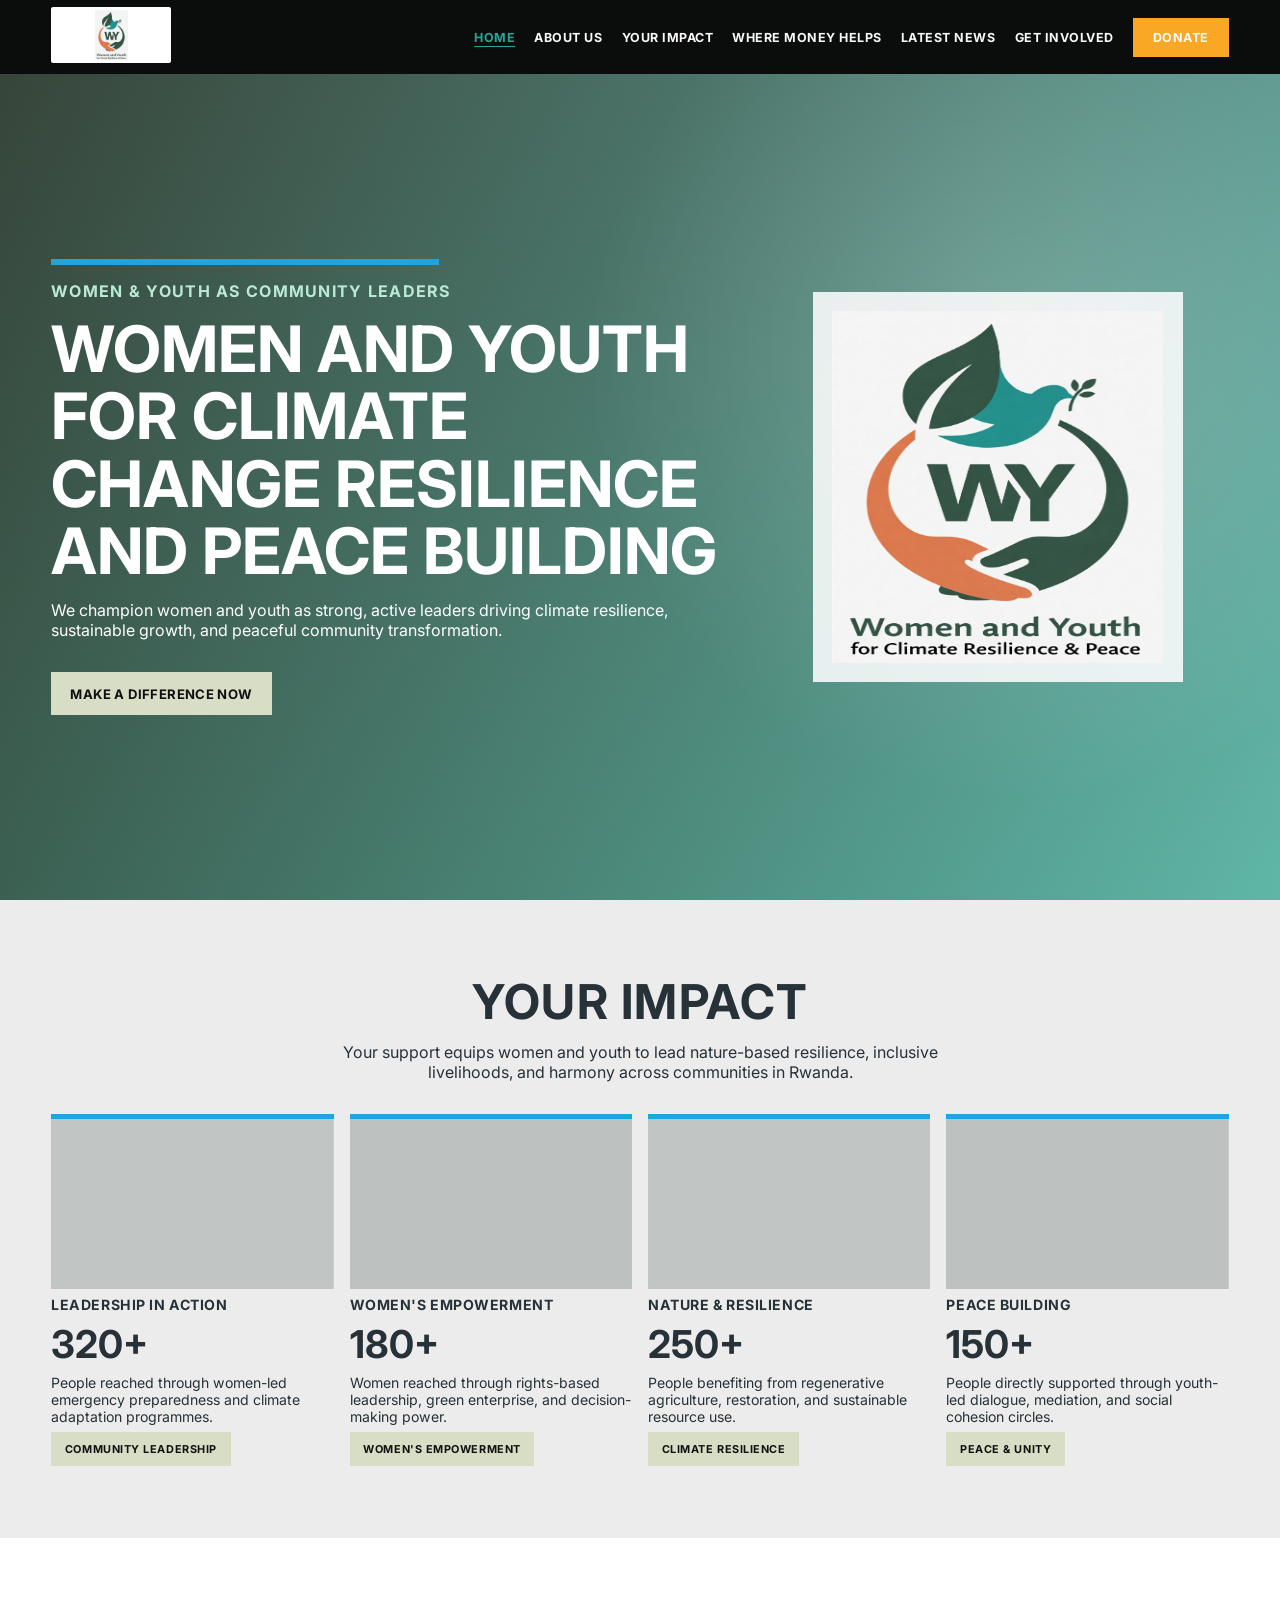
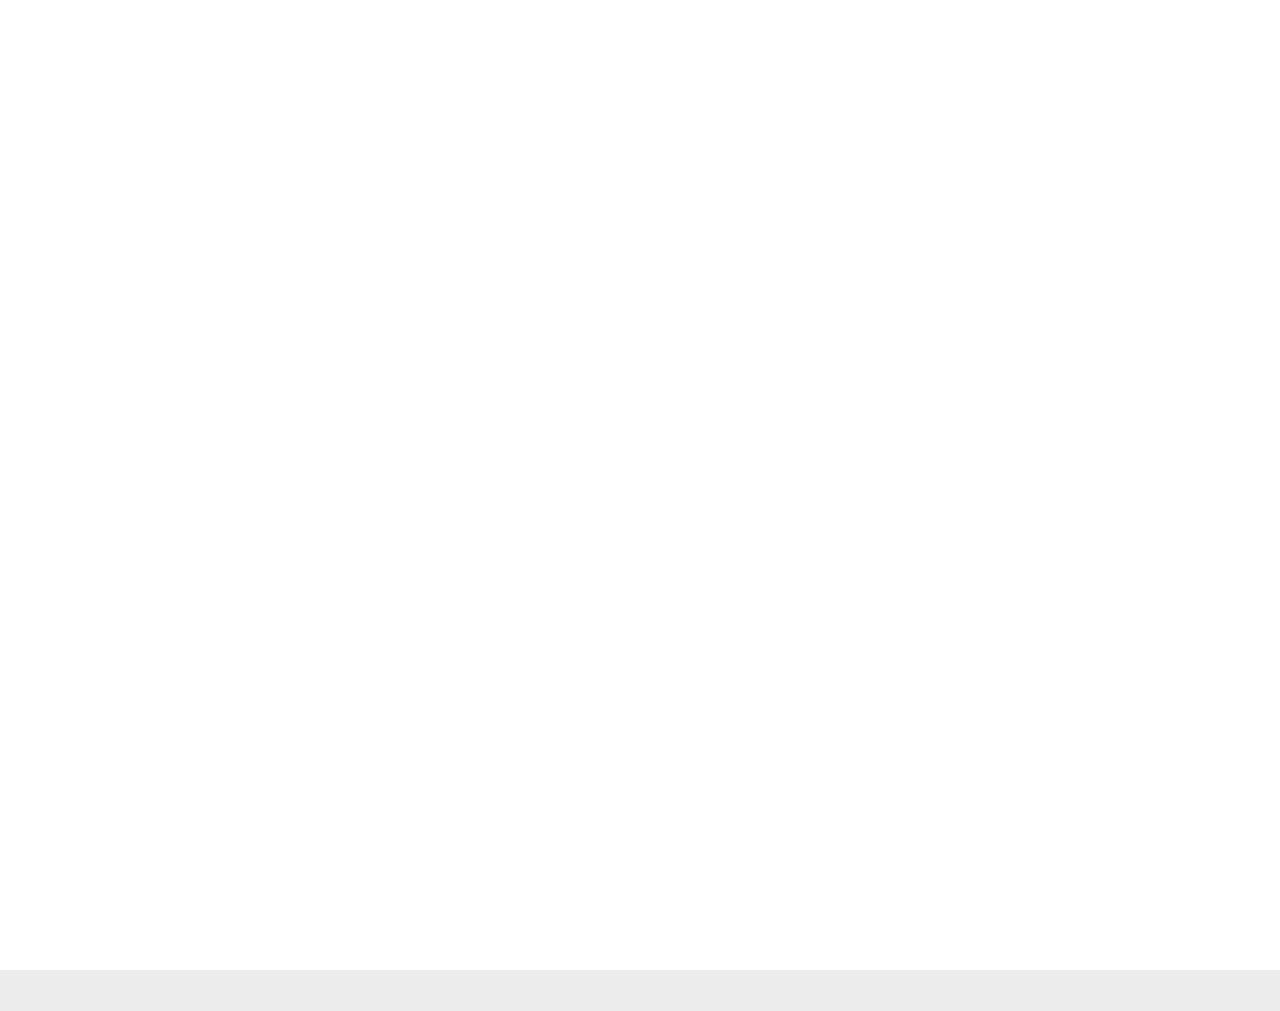
==== commit e69ac395: "Improve accessibility, SEO, and add Vercel deployment config. Adds meta tags, donate section, nav en" ====
--- a/index.html
+++ b/index.html
@@ -8,38 +8,87 @@
     name="description"
     content="Women and Youth for Climate Change Resilience and Peace Building (WYCRP) empowers communities through climate action, youth leadership, and peacebuilding programs."
   >
+  <meta name="theme-color" content="#0b0c0c">
+  <meta name="robots" content="index, follow">
+  <link rel="canonical" href="https://wycrp.com/">
+  <link rel="icon" href="assets/logo.png" type="image/png">
+  <link rel="apple-touch-icon" href="assets/logo.png">
+  <meta property="og:type" content="website">
+  <meta property="og:site_name" content="WYCRP">
+  <meta property="og:title" content="Women and Youth for Climate Change Resilience and Peace Building">
+  <meta property="og:description" content="Empowering women and youth to lead climate resilience, sustainable growth, and peaceful community transformation in Rwanda.">
+  <meta property="og:url" content="https://wycrp.com/">
+  <meta property="og:image" content="https://wycrp.com/assets/logo.png">
+  <meta name="twitter:card" content="summary_large_image">
+  <meta name="twitter:title" content="Women and Youth for Climate Change Resilience and Peace Building">
+  <meta name="twitter:description" content="Empowering women and youth to lead climate resilience, sustainable growth, and peaceful community transformation in Rwanda.">
+  <meta name="twitter:image" content="https://wycrp.com/assets/logo.png">
   <link rel="preconnect" href="https://fonts.googleapis.com">
   <link rel="preconnect" href="https://fonts.gstatic.com" crossorigin>
+  <link rel="preconnect" href="https://images.unsplash.com" crossorigin>
   <link href="https://fonts.googleapis.com/css2?family=Inter:wght@400;500;600;700;800&display=swap" rel="stylesheet">
   <link rel="stylesheet" href="styles.css">
+  <script type="application/ld+json">
+  {
+    "@context": "https://schema.org",
+    "@type": "NGO",
+    "name": "Women and Youth for Climate Change Resilience and Peace Building",
+    "alternateName": "WYCRP",
+    "url": "https://wycrp.com",
+    "logo": "https://wycrp.com/assets/logo.png",
+    "description": "Empowering women and youth to lead climate resilience, sustainable growth, and peaceful community transformation.",
+    "email": "info@wycrp.com",
+    "telephone": "+250737575016",
+    "address": {
+      "@type": "PostalAddress",
+      "addressLocality": "Remera",
+      "addressRegion": "Kigali",
+      "addressCountry": "RW"
+    },
+    "areaServed": "Rwanda",
+    "sameAs": []
+  }
+  </script>
 </head>
 <body>
-  <header class="top-header">
+  <a class="skip-link" href="#main-content">Skip to main content</a>
+  <header class="top-header" id="topHeader">
     <div class="container nav-wrap">
       <a class="brand" href="#landing" aria-label="WYCRP home">
-        <img src="assets/logo.png" alt="Women and Youth for Climate Resilience and Peace logo">
+        <img src="assets/logo.png" alt="Women and Youth for Climate Resilience and Peace logo" width="120" height="56" fetchpriority="high">
       </a>
-      <nav class="main-nav" id="mainNav">
+      <nav class="main-nav" id="mainNav" aria-label="Primary">
         <a href="#landing">HOME</a>
         <a href="#about-us">ABOUT US</a>
         <a href="#your-impact">YOUR IMPACT</a>
         <a href="#money-helps">WHERE MONEY HELPS</a>
         <a href="#latest-news">LATEST NEWS</a>
-        <a class="btn btn-donate" href="#footer">DONATE</a>
+        <a href="#get-involved">GET INVOLVED</a>
+        <a class="btn btn-donate" href="#donate">DONATE</a>
       </nav>
-      <button class="menu-btn" id="menuBtn" aria-label="Open navigation">Menu</button>
+      <button
+        class="menu-btn"
+        id="menuBtn"
+        type="button"
+        aria-label="Open navigation menu"
+        aria-expanded="false"
+        aria-controls="mobileNav"
+      >
+        Menu
+      </button>
     </div>
-    <nav class="mobile-nav" id="mobileNav">
+    <nav class="mobile-nav" id="mobileNav" aria-label="Mobile" hidden>
       <a href="#landing">HOME</a>
       <a href="#about-us">ABOUT US</a>
       <a href="#your-impact">YOUR IMPACT</a>
       <a href="#money-helps">WHERE MONEY HELPS</a>
       <a href="#latest-news">LATEST NEWS</a>
-      <a class="btn btn-donate" href="#footer">DONATE</a>
+      <a href="#get-involved">GET INVOLVED</a>
+      <a class="btn btn-donate" href="#donate">DONATE</a>
     </nav>
   </header>
 
-  <main>
+  <main id="main-content">
     <section class="landing" id="landing">
       <div class="landing-overlay"></div>
       <div class="container landing-grid">
@@ -54,7 +103,7 @@
           <a href="#your-impact" class="btn btn-light">MAKE A DIFFERENCE NOW</a>
         </div>
         <div class="landing-photo">
-          <img src="assets/logo.png" alt="WYCRP logo">
+          <img src="assets/logo.png" alt="WYCRP logo" width="390" height="390" loading="lazy" decoding="async">
         </div>
       </div>
     </section>
@@ -64,36 +113,36 @@
         <h2 class="section-title">YOUR IMPACT</h2>
         <p class="section-subtitle">
           Your support equips women and youth to lead nature-based resilience, inclusive livelihoods,
-          and harmony across communities.
+          and harmony across communities in Rwanda.
         </p>
         <div class="impact-cards">
           <article class="impact-card">
-            <div class="impact-image img-a"></div>
+            <div class="impact-image img-a" role="img" aria-label="Community leaders in climate preparedness training"></div>
             <p class="impact-kicker">LEADERSHIP IN ACTION</p>
-            <h3>10+</h3>
+            <h3>320+</h3>
             <p>People reached through women-led emergency preparedness and climate adaptation programmes.</p>
-            <a href="#footer">COMMUNITY LEADERSHIP</a>
+            <a href="#get-involved">COMMUNITY LEADERSHIP</a>
           </article>
           <article class="impact-card">
-            <div class="impact-image img-b"></div>
+            <div class="impact-image img-b" role="img" aria-label="Women participating in green enterprise training"></div>
             <p class="impact-kicker">WOMEN'S EMPOWERMENT</p>
-            <h3>10+</h3>
+            <h3>180+</h3>
             <p>Women reached through rights-based leadership, green enterprise, and decision-making power.</p>
-            <a href="#footer">WOMEN'S EMPOWERMENT</a>
+            <a href="#get-involved">WOMEN'S EMPOWERMENT</a>
           </article>
           <article class="impact-card">
-            <div class="impact-image img-c"></div>
+            <div class="impact-image img-c" role="img" aria-label="Farmers practicing regenerative agriculture"></div>
             <p class="impact-kicker">NATURE & RESILIENCE</p>
-            <h3>10+</h3>
+            <h3>250+</h3>
             <p>People benefiting from regenerative agriculture, restoration, and sustainable resource use.</p>
-            <a href="#footer">CLIMATE RESILIENCE</a>
+            <a href="#get-involved">CLIMATE RESILIENCE</a>
           </article>
           <article class="impact-card">
-            <div class="impact-image img-d"></div>
+            <div class="impact-image img-d" role="img" aria-label="Youth in peacebuilding dialogue circles"></div>
             <p class="impact-kicker">PEACE BUILDING</p>
-            <h3>10+</h3>
+            <h3>150+</h3>
             <p>People directly supported through youth-led dialogue, mediation, and social cohesion circles.</p>
-            <a href="#footer">PEACE & UNITY</a>
+            <a href="#get-involved">PEACE & UNITY</a>
           </article>
         </div>
       </div>
@@ -139,7 +188,7 @@
             WYCRP invests your donation in women- and youth-led climate resilience, sustainable livelihoods,
             and peace-building work. We prioritize transparency and measurable community-led impact.
           </p>
-          <a href="#footer">FINANCES</a>
+          <a href="#donate">SUPPORT OUR WORK</a>
         </article>
         <article class="donut-wrap">
           <div class="donut-chart" aria-label="92 percent programs and 8 percent operations"></div>
@@ -159,32 +208,32 @@
       <div class="container">
         <div class="news-head">
           <h2>LATEST NEWS</h2>
-          <a href="#footer">VIEW ALL NEWS</a>
+          <a href="mailto:info@wycrp.com?subject=News%20inquiry">CONTACT FOR UPDATES</a>
         </div>
         <div class="news-row">
           <article class="news-card">
-            <div class="news-image n1"></div>
+            <div class="news-image n1" role="img" aria-label="Women farmers in climate-smart agriculture"></div>
             <h3>Women farmers lead climate-smart agriculture and restore local ecosystems</h3>
             <p>WYCRP | 20 April 2026</p>
-            <a href="#footer">READ MORE</a>
+            <a href="mailto:info@wycrp.com?subject=News%20story%20inquiry">READ MORE</a>
           </article>
           <article class="news-card">
-            <div class="news-image n2"></div>
+            <div class="news-image n2" role="img" aria-label="Youth participating in resilience circles"></div>
             <h3>Youth resilience circles reduce conflict and strengthen trust between households</h3>
             <p>WYCRP | 15 April 2026</p>
-            <a href="#footer">READ MORE</a>
+            <a href="mailto:info@wycrp.com?subject=News%20story%20inquiry">READ MORE</a>
           </article>
           <article class="news-card">
-            <div class="news-image n3"></div>
+            <div class="news-image n3" role="img" aria-label="Women-led cooperative members at work"></div>
             <h3>Women-led cooperatives launch green enterprises for income and sustainability</h3>
             <p>WYCRP | 14 April 2026</p>
-            <a href="#footer">READ MORE</a>
+            <a href="mailto:info@wycrp.com?subject=News%20story%20inquiry">READ MORE</a>
           </article>
           <article class="news-card">
-            <div class="news-image n4"></div>
+            <div class="news-image n4" role="img" aria-label="Community peace and resilience dialogue session"></div>
             <h3>Peace and resilience dialogues support flood-affected families with calm strength</h3>
             <p>WYCRP | 9 April 2026</p>
-            <a href="#footer">READ MORE</a>
+            <a href="mailto:info@wycrp.com?subject=News%20story%20inquiry">READ MORE</a>
           </article>
         </div>
       </div>
@@ -220,6 +269,22 @@
     </section>
   </main>
 
+  <section class="donate-section" id="donate" aria-labelledby="donate-heading">
+    <div class="container donate-grid">
+      <div>
+        <h2 id="donate-heading">Support Our Mission</h2>
+        <p>
+          Every contribution helps WYCRP deliver climate resilience training, women-led enterprise support,
+          and youth peacebuilding programmes across Rwanda.
+        </p>
+      </div>
+      <div class="donate-actions">
+        <a class="btn btn-donate btn-donate-lg" href="mailto:info@wycrp.com?subject=Donation%20inquiry">DONATE NOW</a>
+        <p class="donate-note">Contact us to arrange a bank transfer or discuss partnership giving.</p>
+      </div>
+    </div>
+  </section>
+
   <footer class="site-footer" id="footer">
     <div class="container footer-grid">
       <div>
@@ -232,10 +297,13 @@
       </div>
       <div>
         <h3>Contact Us</h3>
-        <p><strong>Email:</strong> info@wycrp.com</p>
-        <p><strong>Phone:</strong> 0737575016</p>
+        <p><strong>Email:</strong> <a href="mailto:info@wycrp.com">info@wycrp.com</a></p>
+        <p><strong>Phone:</strong> <a href="tel:+250737575016">0737575016</a></p>
         <p><strong>Location:</strong> Remera, Kigali, Rwanda</p>
       </div>
+    </div>
+    <div class="container footer-bottom">
+      <p>&copy; <span id="year"></span> WYCRP. All rights reserved.</p>
     </div>
   </footer>
 
--- a/styles.css
+++ b/styles.css
@@ -18,11 +18,50 @@
   scroll-behavior: smooth;
 }
 
+@media (prefers-reduced-motion: reduce) {
+  html {
+    scroll-behavior: auto;
+  }
+
+  *,
+  *::before,
+  *::after {
+    animation-duration: 0.01ms !important;
+    animation-iteration-count: 1 !important;
+    transition-duration: 0.01ms !important;
+  }
+}
+
 body {
   margin: 0;
   font-family: "Inter", sans-serif;
   color: var(--charcoal);
   background: #ececec;
+}
+
+body.nav-open {
+  overflow: hidden;
+}
+
+.skip-link {
+  position: absolute;
+  left: 1rem;
+  top: -100%;
+  z-index: 1000;
+  background: var(--gold);
+  color: #151515;
+  padding: 0.65rem 1rem;
+  font-weight: 700;
+  text-decoration: none;
+}
+
+.skip-link:focus {
+  top: 1rem;
+}
+
+:focus-visible {
+  outline: 3px solid #20a4dd;
+  outline-offset: 2px;
 }
 
 .container {
@@ -35,6 +74,11 @@
   top: 0;
   z-index: 999;
   background: var(--black);
+  transition: box-shadow 0.25s ease;
+}
+
+.top-header.is-scrolled {
+  box-shadow: 0 4px 18px rgba(0, 0, 0, 0.28);
 }
 
 .nav-wrap {
@@ -70,8 +114,16 @@
 }
 
 .main-nav a:hover,
-.mobile-nav a:hover {
+.mobile-nav a:hover,
+.main-nav a.active,
+.mobile-nav a.active {
   color: var(--teal);
+}
+
+.main-nav a.active,
+.mobile-nav a.active {
+  text-decoration: underline;
+  text-underline-offset: 0.25rem;
 }
 
 .btn {
@@ -169,6 +221,16 @@
   width: min(390px, 80%);
   background: rgba(255, 255, 255, 0.86);
   padding: 1.2rem;
+}
+
+.impact-section,
+.news-section,
+.about-section,
+.money-section,
+.involve-section,
+.donate-section {
+  content-visibility: auto;
+  contain-intrinsic-size: auto 500px;
 }
 
 .impact-section,
@@ -279,6 +341,11 @@
 
 .impact-card {
   background: transparent;
+  transition: transform 0.2s ease;
+}
+
+.impact-card:hover {
+  transform: translateY(-4px);
 }
 
 .impact-image {
@@ -493,10 +560,77 @@
   font-weight: 800;
 }
 
+.news-card a:hover,
+.news-card a:focus-visible {
+  text-decoration: underline;
+}
+
+.donate-section {
+  background: linear-gradient(135deg, var(--green-primary), var(--teal));
+  color: var(--white);
+  padding: 3.5rem 0;
+}
+
+.donate-grid {
+  display: grid;
+  grid-template-columns: 1.2fr 0.8fr;
+  gap: 1.5rem;
+  align-items: center;
+}
+
+.donate-section h2 {
+  margin: 0 0 0.75rem;
+  font-size: clamp(1.8rem, 3vw, 2.6rem);
+}
+
+.donate-section p {
+  margin: 0;
+  line-height: 1.65;
+  max-width: 560px;
+}
+
+.donate-actions {
+  display: grid;
+  gap: 0.75rem;
+  justify-items: start;
+}
+
+.btn-donate-lg {
+  padding: 0.9rem 1.6rem;
+  font-size: 0.85rem;
+  letter-spacing: 0.04em;
+}
+
+.donate-note {
+  font-size: 0.88rem;
+  opacity: 0.92;
+}
+
 .site-footer {
   background: var(--charcoal);
   color: #eef2f4;
-  padding: 2.5rem 0;
+  padding: 2.5rem 0 0;
+}
+
+.site-footer a {
+  color: #b8e6dc;
+}
+
+.site-footer a:hover,
+.site-footer a:focus-visible {
+  color: var(--white);
+}
+
+.footer-bottom {
+  margin-top: 1.5rem;
+  padding: 1rem 0 2rem;
+  border-top: 1px solid rgba(255, 255, 255, 0.12);
+}
+
+.footer-bottom p {
+  margin: 0;
+  font-size: 0.85rem;
+  opacity: 0.85;
 }
 
 .involve-section {
@@ -635,10 +769,17 @@
     align-items: flex-start;
     padding: 0.6rem 4% 1rem;
     gap: 0.8rem;
+    max-height: calc(100vh - 68px);
+    overflow-y: auto;
+    opacity: 0;
+    transform: translateY(-8px);
+    transition: opacity 0.2s ease, transform 0.2s ease;
   }
 
   .mobile-nav.show {
     display: flex;
+    opacity: 1;
+    transform: translateY(0);
   }
 
   .landing {
@@ -650,7 +791,8 @@
   .about-grid,
   .involve-grid,
   .money-grid,
-  .footer-grid {
+  .footer-grid,
+  .donate-grid {
     grid-template-columns: 1fr;
   }
 
